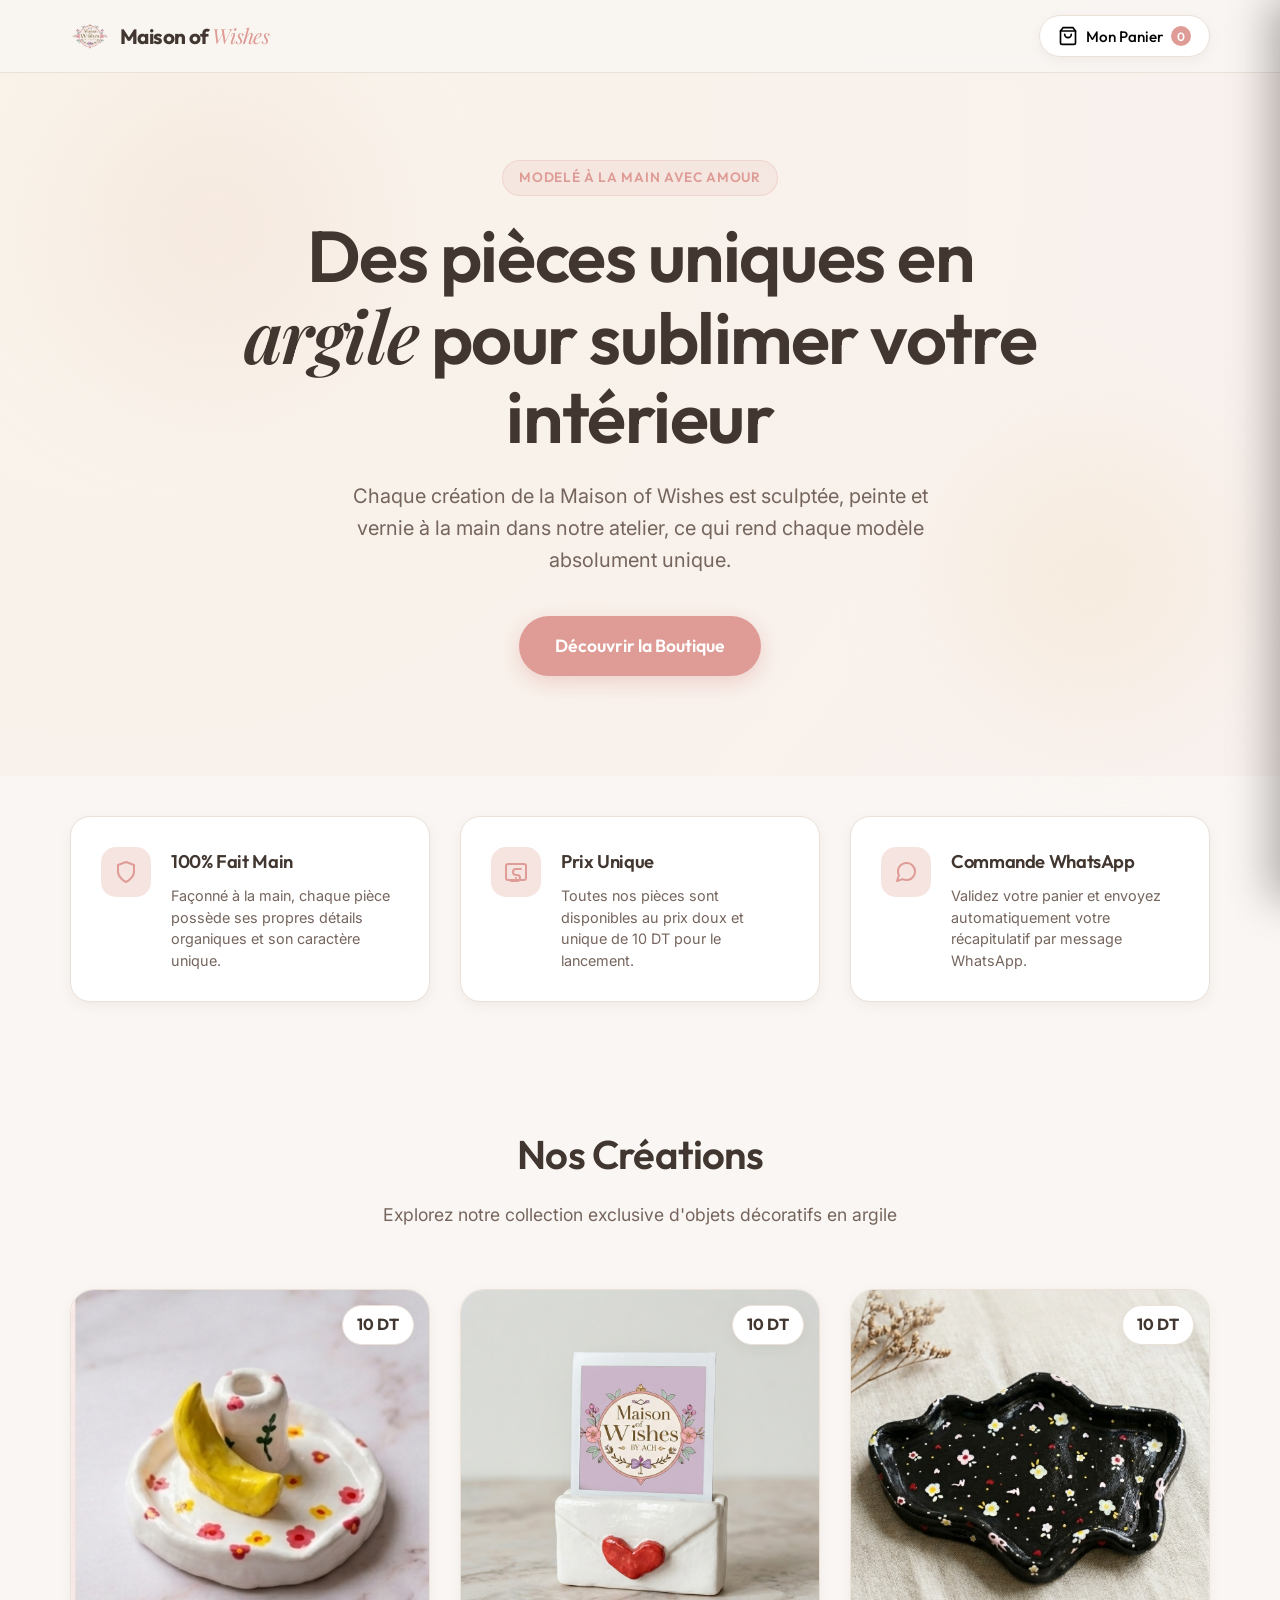
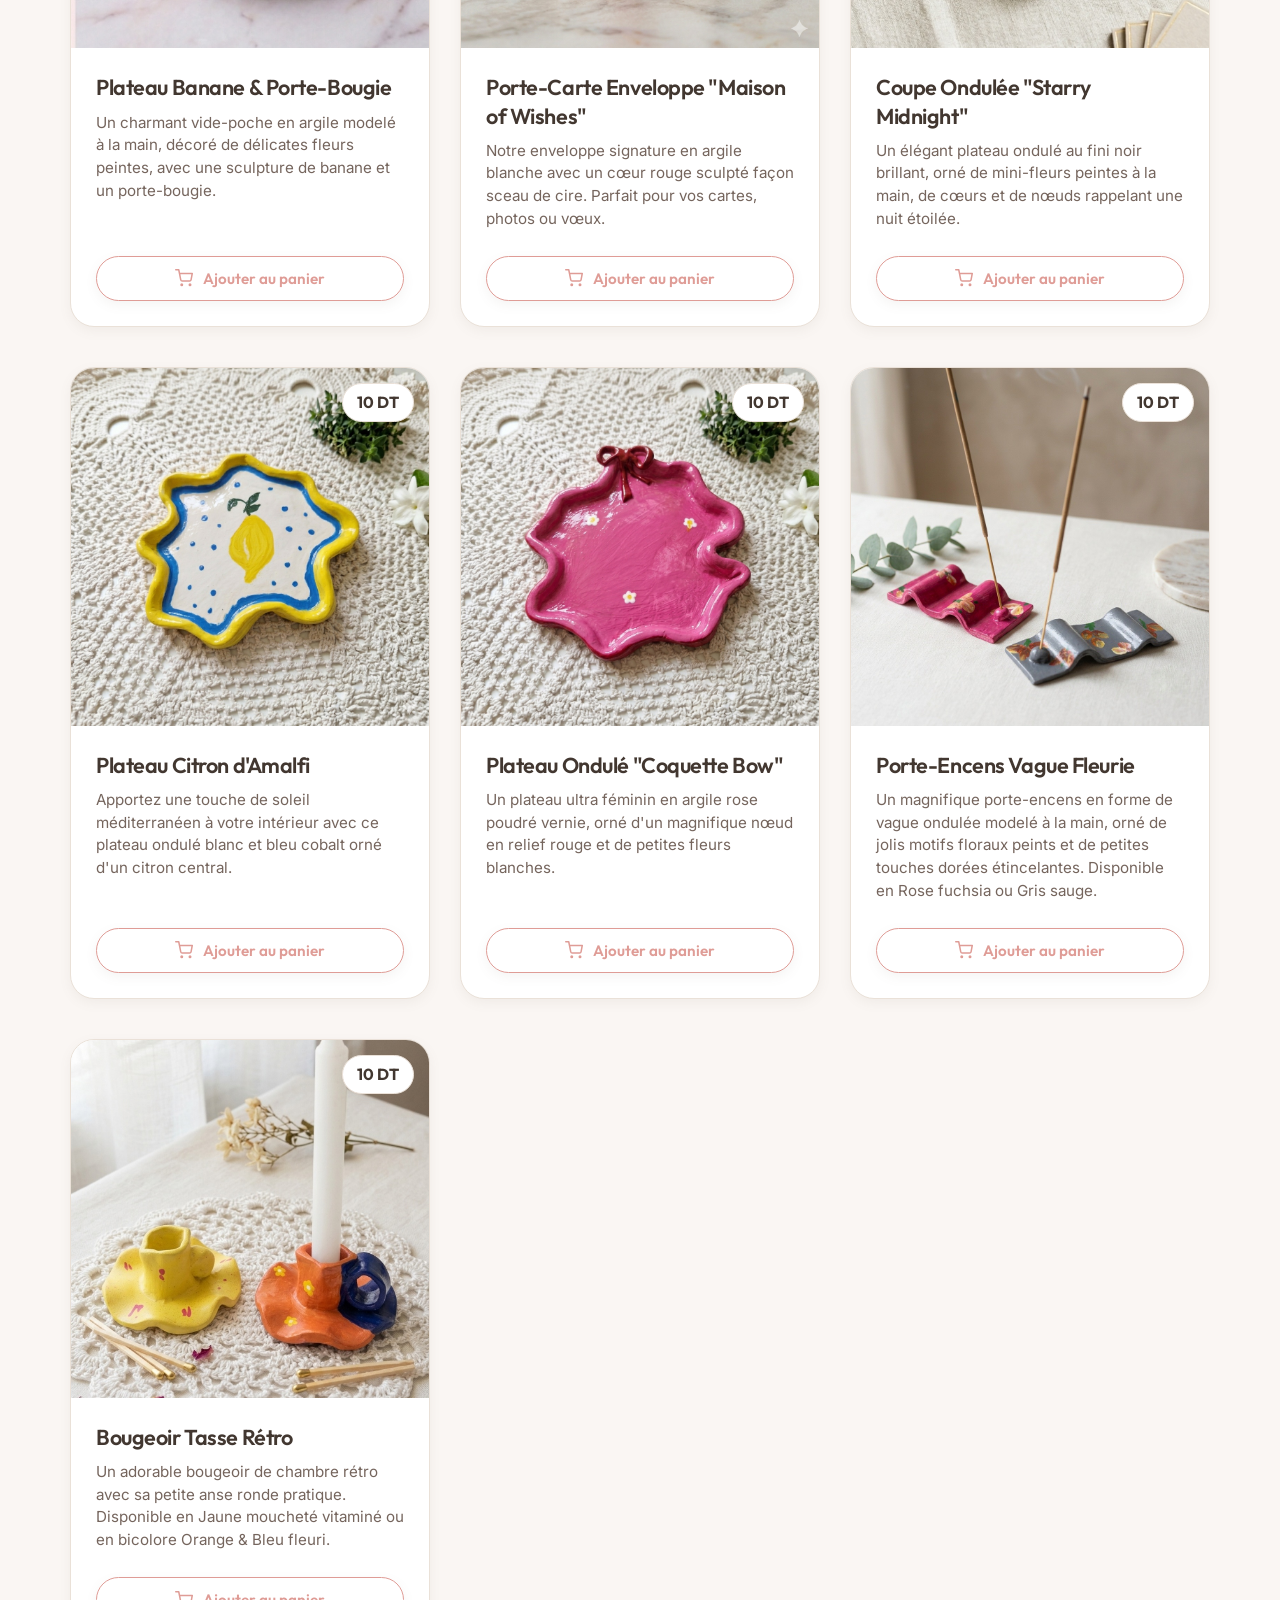
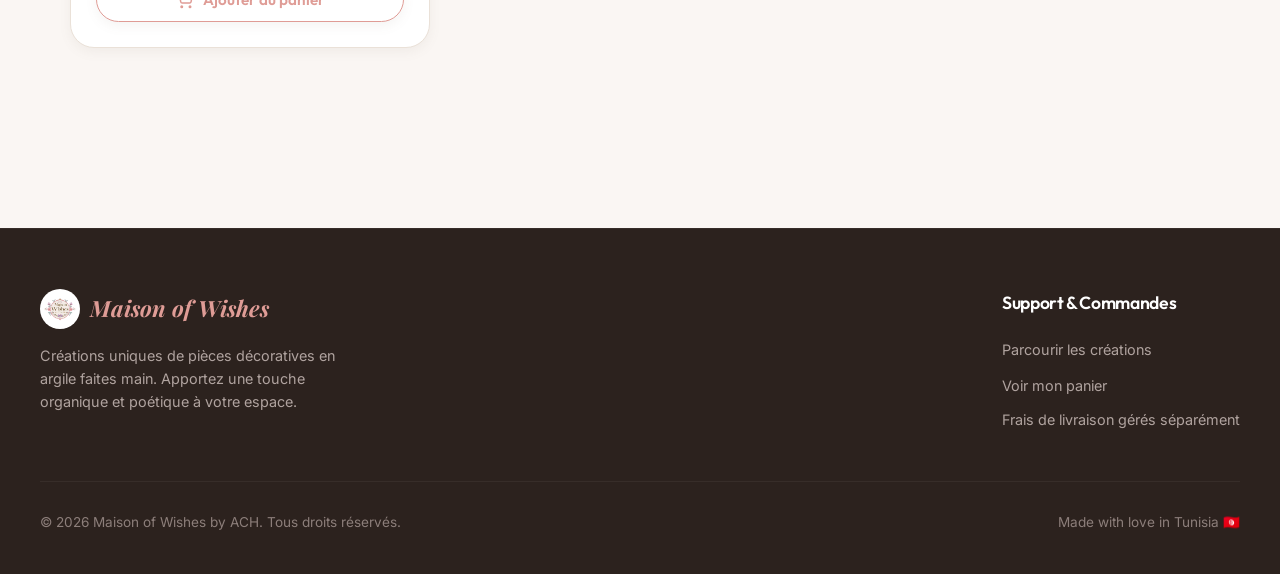
==== index.html @ 60d207c1 "Fix blank PDF download by rendering after invoice modal is visible, and update version cache busters" ====
<!DOCTYPE html>
<html lang="fr">
<head>
  <meta charset="UTF-8">
  <meta name="viewport" content="width=device-width, initial-scale=1.0">
  <title>Maison of Wishes by ACH | Homemade Clay Decorative Pieces</title>
  <meta name="description" content="Découvrez notre collection de pièces décoratives en argile faites à la main. Plateaux ondulés, porte-bougies, designs uniques et colorés. Commandez directement via WhatsApp.">
  
  <!-- Open Graph Metadata -->
  <meta property="og:title" content="Maison of Wishes by ACH | Homemade Clay Decorative Pieces">
  <meta property="og:description" content="Découvrez notre collection exclusive de pièces décoratives en argile faites à la main. Unique, coloré, modelé avec amour.">
  <meta property="og:type" content="website">
  <meta property="og:image" content="assets/wishes-envelope.jpg">
  
  <!-- CSS Stylesheet -->
  <link rel="stylesheet" href="style.css?v=2.4">
  
  <!-- Tab Icon (Use the envelope image as fallback or simple emoji) -->
  <link rel="icon" href="data:image/svg+xml,<svg xmlns=%22http://www.w3.org/2000/svg%22 viewBox=%220 0 100 100%22><text y=%22.9em%22 font-size=%2290%22>✨</text></svg>">
  <!-- html2pdf.js library for client-side invoice PDF generation -->
  <script src="https://cdnjs.cloudflare.com/ajax/libs/html2pdf.js/0.10.1/html2pdf.bundle.min.js"></script>
</head>
<body>
  
  <!-- Toast Notification Container -->
  <div id="toast-container"></div>

  <!-- Navigation Bar -->
  <header id="main-header">
    <div class="nav-container">
      <a href="#" class="logo" id="brand-logo">
        <img src="assets/logo.png" alt="Maison of Wishes Logo" class="logo-img">
        <div class="logo-text">Maison of <span>Wishes</span></div>
      </a>
      
      <button class="cart-icon-btn" id="open-cart-btn" aria-label="Ouvrir le panier">
        <svg xmlns="http://www.w3.org/2000/svg" width="20" height="20" viewBox="0 0 24 24" fill="none" stroke="currentColor" stroke-width="2" stroke-linecap="round" stroke-linejoin="round"><path d="M6 2L3 6v14a2 2 0 0 0 2 2h14a2 2 0 0 0 2-2V6l-3-4z"></path><line x1="3" y1="6" x2="21" y2="6"></line><path d="M16 10a4 4 0 0 1-8 0"></path></svg>
        <span>Mon Panier</span>
        <span class="cart-count" id="cart-count-badge">0</span>
      </button>
    </div>
  </header>

  <!-- Hero Section -->
  <section class="hero" id="hero-section">
    <div class="hero-tag">Modelé à la main avec amour</div>
    <h1>Des pièces uniques en <span class="brand-serif">argile</span> pour sublimer votre intérieur</h1>
    <p>Chaque création de la Maison of Wishes est sculptée, peinte et vernie à la main dans notre atelier, ce qui rend chaque modèle absolument unique.</p>
    <a href="#shop" class="hero-cta" id="hero-shop-cta">Découvrir la Boutique</a>
  </section>

  <!-- Features Section -->
  <section class="features-section" id="features-section">
    <div class="feature-card" id="feature-handmade">
      <div class="feature-icon-wrapper">
        <svg xmlns="http://www.w3.org/2000/svg" width="24" height="24" viewBox="0 0 24 24" fill="none" stroke="currentColor" stroke-width="2" stroke-linecap="round" stroke-linejoin="round"><path d="M12 22s8-4 8-10V5l-8-3-8 3v7c0 6 8 10 8 10z"></path></svg>
      </div>
      <div>
        <h3>100% Fait Main</h3>
        <p>Façonné à la main, chaque pièce possède ses propres détails organiques et son caractère unique.</p>
      </div>
    </div>
    
    <div class="feature-card" id="feature-price">
      <div class="feature-icon-wrapper">
        <svg xmlns="http://www.w3.org/2000/svg" width="24" height="24" viewBox="0 0 24 24" fill="none" stroke="currentColor" stroke-width="2" stroke-linecap="round" stroke-linejoin="round"><rect x="2" y="4" width="20" height="16" rx="2" ry="2"></rect><line x1="12" y1="18" x2="12" y2="18.01"></line><path d="M17 9h-5a3 3 0 0 0-3 3v0a3 3 0 0 0 3 3h1a3 3 0 0 1 3 3v0a3 3 0 0 1-3 3H7"></path></svg>
      </div>
      <div>
        <h3>Prix Unique</h3>
        <p>Toutes nos pièces sont disponibles au prix doux et unique de 10 DT pour le lancement.</p>
      </div>
    </div>

    <div class="feature-card" id="feature-whatsapp">
      <div class="feature-icon-wrapper">
        <svg xmlns="http://www.w3.org/2000/svg" width="24" height="24" viewBox="0 0 24 24" fill="none" stroke="currentColor" stroke-width="2" stroke-linecap="round" stroke-linejoin="round"><path d="M21 11.5a8.38 8.38 0 0 1-.9 3.8 8.5 8.5 0 0 1-7.6 4.7 8.38 8.38 0 0 1-3.8-.9L3 21l1.9-5.7a8.38 8.38 0 0 1-.9-3.8 8.5 8.5 0 0 1 4.7-7.6 8.38 8.38 0 0 1 3.8-.9h.5a8.48 8.48 0 0 1 8 8v.5z"></path></svg>
      </div>
      <div>
        <h3>Commande WhatsApp</h3>
        <p>Validez votre panier et envoyez automatiquement votre récapitulatif par message WhatsApp.</p>
      </div>
    </div>
  </section>

  <!-- Shop Section -->
  <section class="shop-section" id="shop">
    <div class="section-header">
      <h2>Nos Créations</h2>
      <p>Explorez notre collection exclusive d'objets décoratifs en argile</p>
    </div>
    
    <!-- Dynamically Populated by app.js -->
    <div class="products-grid" id="products-grid-container"></div>
  </section>

  <!-- Cart Drawer (Panier Side Panel) -->
  <div class="cart-drawer" id="cart-drawer-panel">
    <div class="cart-header">
      <h2>
        <svg xmlns="http://www.w3.org/2000/svg" width="24" height="24" viewBox="0 0 24 24" fill="none" stroke="currentColor" stroke-width="2" stroke-linecap="round" stroke-linejoin="round"><path d="M6 2L3 6v14a2 2 0 0 0 2 2h14a2 2 0 0 0 2-2V6l-3-4z"></path><line x1="3" y1="6" x2="21" y2="6"></line><path d="M16 10a4 4 0 0 1-8 0"></path></svg>
        Votre Panier
      </h2>
      <button class="close-cart-btn" id="close-cart-btn" aria-label="Fermer le panier">&times;</button>
    </div>
    
    <!-- Cart Items (Dynamically Populated) -->
    <div class="cart-items-container" id="cart-items-list">
      <!-- Empty State Fallback -->
      <div class="empty-cart-state" id="empty-cart-state">
        <svg xmlns="http://www.w3.org/2000/svg" width="48" height="48" viewBox="0 0 24 24" fill="none" stroke="currentColor" stroke-width="1.5" stroke-linecap="round" stroke-linejoin="round"><circle cx="9" cy="21" r="1"></circle><circle cx="20" cy="21" r="1"></circle><path d="M1 1h4l2.68 13.39a2 2 0 0 0 2 1.61h9.72a2 2 0 0 0 2-1.61L23 6H6"></path></svg>
        <p>Votre panier est vide pour le moment.</p>
      </div>
    </div>
    
    <!-- Cart Footer & Checkout Buttons -->
    <div class="cart-footer" id="cart-footer-area" style="display: none;">
      <div class="cart-total-row">
        <span>Sous-total:</span>
        <span id="cart-total-display">0 DT</span>
      </div>
      <div class="cart-total-row" style="font-size: 0.95rem; font-weight: 400; color: #8a8a93; margin-top: -10px; padding-bottom: 12px; border-bottom: 1px solid rgba(255,255,255,0.08);">
        <span>Frais de livraison:</span>
        <span style="color: #25d366; font-weight: 500;">À confirmer</span>
      </div>
      <div class="cart-total-row" style="font-size: 1.3rem; margin-top: 15px; margin-bottom: 25px;">
        <span>Total Général:</span>
        <span id="cart-grand-total-display" style="color: var(--terracotta); font-weight: 700;">0 DT</span>
      </div>
      
      <!-- Buttons -->
      <button class="checkout-btn" id="checkout-trigger-btn">
        <svg xmlns="http://www.w3.org/2000/svg" width="18" height="18" fill="none" stroke="currentColor" stroke-width="2" stroke-linecap="round" stroke-linejoin="round" viewBox="0 0 24 24" style="margin-right: 5px;"><line x1="5" y1="12" x2="19" y2="12"></line><polyline points="12 5 19 12 12 19"></polyline></svg>
        <span>Passer la commande</span>
      </button>
    </div>
  </div>
  
  <!-- Overlay Backdrop -->
  <div class="cart-overlay" id="cart-overlay-bg"></div>

  <!-- Product Detail Modal -->
  <div class="modal" id="product-detail-modal">
    <div class="modal-content">
      <button class="close-modal-btn" id="close-product-modal-btn" aria-label="Fermer le modal">&times;</button>
      <div class="modal-body">
        <div class="modal-img-wrapper">
          <img id="modal-product-img" src="" alt="">
        </div>
        <div class="modal-info">
          <h2 id="modal-product-title"></h2>
          <span id="modal-product-price">10 DT</span>
          <p id="modal-product-desc"></p>
          <div class="modal-product-details">
            <div class="detail-row">
              <span class="detail-label">Dimensions :</span>
              <span id="modal-product-dims"></span>
            </div>
            <div class="detail-row">
              <span class="detail-label">Entretien :</span>
              <span id="modal-product-care">Verni, nettoyer avec un chiffon sec. Ne pas immerger.</span>
            </div>
          </div>
          <button class="modal-add-to-cart-btn" id="modal-add-to-cart-btn">Ajouter au panier</button>
        </div>
      </div>
    </div>
  </div>
  <div class="modal-overlay" id="product-modal-overlay"></div>

  <!-- Checkout Modal (Form for client details) -->
  <div class="modal" id="checkout-modal">
    <div class="modal-content" style="padding: 0;">
      <button class="close-modal-btn" id="close-checkout-modal-btn" aria-label="Fermer le modal">&times;</button>
      <div class="modal-info" style="flex: 1; padding: 40px 30px;">
        <h2 style="font-size: 1.6rem; color: var(--text-dark); margin-bottom: 20px;">Détails de Livraison</h2>
        <form class="checkout-form" id="order-checkout-form" onsubmit="return false;">
          
          <div class="form-group">
            <label for="checkout-name">Nom complet *</label>
            <input type="text" id="checkout-name" placeholder="Ex: Ameni Ben Ali" required>
          </div>
          
          <div class="form-group">
            <label for="checkout-phone">Numéro de téléphone *</label>
            <input type="tel" id="checkout-phone" placeholder="Ex: 50 123 456" required>
          </div>
          
          <div class="form-group">
            <label for="checkout-city">Gouvernorat *</label>
            <select id="checkout-city" required>
              <option value="" disabled selected>Choisir un gouvernorat</option>
              <option value="Tunis">Tunis</option>
              <option value="Ariana">Ariana</option>
              <option value="Ben Arous">Ben Arous</option>
              <option value="Manouba">Manouba</option>
              <option value="Nabeul">Nabeul</option>
              <option value="Sousse">Sousse</option>
              <option value="Monastir">Monastir</option>
              <option value="Mahdia">Mahdia</option>
              <option value="Sfax">Sfax</option>
              <option value="Bizerte">Bizerte</option>
              <option value="Béja">Béja</option>
              <option value="Jendouba">Jendouba</option>
              <option value="Le Kef">Le Kef</option>
              <option value="Siliana">Siliana</option>
              <option value="Kairouan">Kairouan</option>
              <option value="Kasserine">Kasserine</option>
              <option value="Sidi Bouzid">Sidi Bouzid</option>
              <option value="Gabès">Gabès</option>
              <option value="Médenine">Médenine</option>
              <option value="Tataouine">Tataouine</option>
              <option value="Gafsa">Gafsa</option>
              <option value="Tozeur">Tozeur</option>
              <option value="Kébili">Kébili</option>
              <option value="Zaghouan">Zaghouan</option>
            </select>
          </div>
          
          <div class="form-group">
            <label for="checkout-address">Adresse de livraison complète *</label>
            <input type="text" id="checkout-address" placeholder="Ex: 12 Rue des Fleurs, Apt 4" required>
          </div>
          
          <div class="form-group">
            <label for="checkout-notes">Notes spéciales (Optionnel)</label>
            <textarea id="checkout-notes" rows="2" placeholder="Instructions de livraison, emballage cadeau..."></textarea>
          </div>
          
          <p class="form-note" style="margin-top: 10px;">* Les frais de livraison sont calculés et gérés séparément lors de la confirmation.</p>
          
          <button type="submit" class="place-order-btn" id="submit-order-btn" style="width: 100%; margin-top: 20px;">
            <svg xmlns="http://www.w3.org/2000/svg" width="18" height="18" fill="none" stroke="currentColor" stroke-width="2" stroke-linecap="round" stroke-linejoin="round" viewBox="0 0 24 24" style="margin-right: 5px;"><polyline points="20 6 9 17 4 12"></polyline></svg>
            <span>Confirmer la commande</span>
          </button>
        </form>
      </div>
    </div>
  </div>
  <div class="modal-overlay" id="checkout-modal-overlay"></div>

  <!-- Invoice Modal -->
  <div class="modal" id="invoice-modal">
    <div class="modal-content invoice-modal-content">
      <button class="close-modal-btn no-print" id="close-invoice-modal-btn" aria-label="Fermer le modal">&times;</button>
      
      <!-- Invoice Printable Sheet -->
      <div class="invoice-sheet" id="invoice-sheet">
        <!-- Brand Header -->
        <div class="invoice-header">
          <div class="invoice-logo-area">
            <img src="assets/logo.png" alt="Maison of Wishes" class="invoice-logo">
            <div>
              <h3>Maison of Wishes</h3>
              <p>by ACH</p>
            </div>
          </div>
          <div class="invoice-meta">
            <h2>FACTURE</h2>
            <p><strong>N° Facture :</strong> <span id="invoice-id">#MW-1001</span></p>
            <p><strong>Date :</strong> <span id="invoice-date">03/07/2026</span></p>
          </div>
        </div>
        
        <hr class="invoice-divider">
        
        <!-- Client Details -->
        <div class="invoice-details-grid">
          <div>
            <h4>Destinataire :</h4>
            <p><strong>Nom :</strong> <span id="invoice-client-name">-</span></p>
            <p><strong>Tél :</strong> <span id="invoice-client-phone">-</span></p>
            <p><strong>Gouvernorat :</strong> <span id="invoice-client-city">-</span></p>
            <p><strong>Adresse :</strong> <span id="invoice-client-address">-</span></p>
          </div>
          <div>
            <h4>Expéditeur :</h4>
            <p><strong>Boutique :</strong> Maison of Wishes by ACH</p>
            <p><strong>Contact :</strong> WhatsApp uniquement</p>
            <p><strong>Pays :</strong> Tunisie 🇹🇳</p>
          </div>
        </div>
        
        <!-- Items Table -->
        <table class="invoice-table">
          <thead>
            <tr>
              <th>Description</th>
              <th class="text-center">Qté</th>
              <th class="text-right">Prix</th>
              <th class="text-right">Total</th>
            </tr>
          </thead>
          <tbody id="invoice-table-body">
            <!-- Dynamic Rows -->
          </tbody>
        </table>
        
        <!-- Summary -->
        <div class="invoice-summary">
          <div class="invoice-summary-row">
            <span>Sous-total:</span>
            <span id="invoice-subtotal">0 DT</span>
          </div>
          <div class="invoice-summary-row">
            <span>Livraison:</span>
            <span style="color: #25d366; font-weight: 500;">À confirmer</span>
          </div>
          <hr style="border: 0; border-top: 1px solid #edf2f7; margin: 10px 0;">
          <div class="invoice-summary-row grand-total">
            <span>Total Général:</span>
            <span id="invoice-grand-total" style="color: var(--terracotta);">0 DT</span>
          </div>
        </div>
        
        <!-- Invoice Footer Note -->
        <div class="invoice-footer-note">
          <p>Merci pour votre commande ! Les détails de livraison seront confirmés par message WhatsApp.</p>
        </div>
      </div>
      
      <!-- Action Buttons -->
      <div class="invoice-actions no-print">
        <button class="invoice-action-btn print-btn" onclick="window.print()">
          <svg xmlns="http://www.w3.org/2000/svg" width="16" height="16" fill="currentColor" viewBox="0 0 16 16" style="margin-right: 8px;"><path d="M5 1a2 2 0 0 0-2 2v2H2a2 2 0 0 0-2 2v3a2 2 0 0 0 2 2h1v1a2 2 0 0 0 2 2h6a2 2 0 0 0 2-2v-1h1a2 2 0 0 0 2-2V7a2 2 0 0 0-2-2h-1V3a2 2 0 0 0-2-2zM4 3a1 1 0 0 1 1-1h6a1 1 0 0 1 1 1v2H4zm1 5a2 2 0 0 0-2 2v1H2a1 1 0 0 1-1-1V7a1 1 0 0 1 1-1h12a1 1 0 0 1 1 1v3a1 1 0 0 1-1 1h-1v-1a2 2 0 0 0-2-2zm7 2v3a1 1 0 0 1-1 1H5a1 1 0 0 1-1-1v-3a1 1 0 0 1 1-1h6a1 1 0 0 1 1 1z"/></svg>
          Imprimer / Enregistrer en PDF
        </button>
        <button class="invoice-action-btn close-btn" id="invoice-done-btn">
          Terminer
        </button>
      </div>
    </div>
  </div>
  <div class="modal-overlay" id="invoice-modal-overlay"></div>

  <!-- Footer -->
  <footer id="main-footer">
    <div class="footer-content">
      <div class="footer-brand">
        <div class="footer-logo" style="display: flex; align-items: center; gap: 10px;">
          <img src="assets/logo.png" alt="Maison of Wishes Logo" class="logo-img" style="width: 40px; height: 40px; background: white; padding: 2px;">
          <span>Maison of <span style="font-family: var(--font-serif); font-style: italic; color: var(--terracotta);">Wishes</span></span>
        </div>
        <p>Créations uniques de pièces décoratives en argile faites main. Apportez une touche organique et poétique à votre espace.</p>
      </div>
      
      <div class="footer-links" id="footer-links-support">
        <h4>Support & Commandes</h4>
        <ul>
          <li><a href="#shop">Parcourir les créations</a></li>
          <li><a href="#" id="footer-cart-link">Voir mon panier</a></li>
          <li><p style="color: #b0a39f; font-size: 0.9rem; margin-top: 10px;">Frais de livraison gérés séparément</p></li>
        </ul>
      </div>
    </div>
    
    <div class="footer-bottom">
      <p>&copy; 2026 Maison of Wishes by ACH. Tous droits réservés.</p>
      <p>Made with love in Tunisia 🇹🇳</p>
    </div>
  </footer>

  <!-- Script File -->
  <script src="app.js?v=2.4"></script>
</body>
</html>
---- style.css ----
/* Google Fonts Import */
@import url('https://fonts.googleapis.com/css2?family=Inter:wght@300;400;500;600&family=Outfit:wght@400;500;600;700&family=Playfair+Display:ital,wght@0,400;0,600;1,400&display=swap');

:root {
  /* Color System */
  --bg-color: #faf6f3;
  --text-dark: #423730;
  --text-muted: #75655d;
  --clay-base: #f0e6dc;
  --clay-border: #eae1d8;
  
  /* Brand Accent Colors (Matching the official logo vibe) */
  --terracotta: #df9c96; /* Dusty Rose Pink */
  --terracotta-hover: #cb837b; /* Deeper Dusty Rose */
  --soft-pink: #f5e4e0; /* Very soft pastel blossom pink */
  --soft-yellow: #f6ebd2; /* Soft watercolor warm yellow */
  --soft-blue: #dbedf0; /* Soft sky blue */
  --sage-green: #9ab097; /* Sage green from leaves */
  --lavender: #e3dbec; /* Soft lavender purple */
  
  /* Shadows & Glassmorphism */
  --clay-shadow-sm: 0 4px 12px rgba(130, 110, 100, 0.08);
  --clay-shadow-md: 0 10px 25px rgba(130, 110, 100, 0.12);
  --clay-shadow-lg: 0 20px 40px rgba(130, 110, 100, 0.18);
  --inner-bevel: inset 2px 2px 5px rgba(255, 255, 255, 0.8), inset -2px -2px 5px rgba(130, 110, 100, 0.08);
  --glass-bg: rgba(250, 246, 243, 0.85);
  
  /* Fonts */
  --font-serif: 'Playfair Display', serif;
  --font-sans: 'Outfit', sans-serif;
  --font-body: 'Inter', sans-serif;
}

/* Reset & Base Styles */
* {
  box-sizing: border-box;
  margin: 0;
  padding: 0;
}

html {
  scroll-behavior: smooth;
}

body {
  font-family: var(--font-body);
  background-color: var(--bg-color);
  color: var(--text-dark);
  line-height: 1.6;
  overflow-x: hidden;
  position: relative;
}

/* Custom Scrollbar */
::-webkit-scrollbar {
  width: 8px;
}
::-webkit-scrollbar-track {
  background: var(--bg-color);
}
::-webkit-scrollbar-thumb {
  background: var(--clay-border);
  border-radius: 10px;
}
::-webkit-scrollbar-thumb:hover {
  background: var(--terracotta);
}

/* Typography Utility */
h1, h2, h3, h4 {
  font-family: var(--font-sans);
  font-weight: 600;
  letter-spacing: -0.02em;
}

.brand-serif {
  font-family: var(--font-serif);
  font-style: italic;
}

/* Header & Navigation */
header {
  position: fixed;
  top: 0;
  left: 0;
  width: 100%;
  z-index: 100;
  background: var(--glass-bg);
  backdrop-filter: blur(15px);
  -webkit-backdrop-filter: blur(15px);
  border-bottom: 1px solid var(--clay-border);
  transition: all 0.3s ease;
}

.nav-container {
  max-width: 1200px;
  margin: 0 auto;
  padding: 15px 30px;
  display: flex;
  justify-content: space-between;
  align-items: center;
}

.logo {
  display: flex;
  align-items: center;
  gap: 10px;
  text-decoration: none;
  color: var(--text-dark);
}

.logo-img {
  width: 40px;
  height: 40px;
  object-fit: contain;
  border-radius: 50%;
}

.logo-text {
  font-family: var(--font-sans);
  font-weight: 700;
  font-size: 1.3rem;
  letter-spacing: -0.03em;
}

.logo-text span {
  font-family: var(--font-serif);
  font-weight: 400;
  font-style: italic;
  color: var(--terracotta);
}

.cart-icon-btn {
  background: white;
  border: 1px solid var(--clay-border);
  padding: 10px 18px;
  border-radius: 30px;
  cursor: pointer;
  display: flex;
  align-items: center;
  gap: 8px;
  font-family: var(--font-sans);
  font-weight: 500;
  font-size: 0.95rem;
  box-shadow: var(--clay-shadow-sm);
  transition: all 0.3s cubic-bezier(0.16, 1, 0.3, 1);
  position: relative;
}

.cart-icon-btn:hover {
  transform: translateY(-2px);
  border-color: var(--terracotta);
  box-shadow: var(--clay-shadow-md);
}

.cart-count {
  background: var(--terracotta);
  color: white;
  min-width: 20px;
  height: 20px;
  border-radius: 10px;
  display: flex;
  align-items: center;
  justify-content: center;
  font-size: 0.75rem;
  padding: 0 6px;
  font-weight: 600;
}

/* Hero Section */
.hero {
  padding: 160px 20px 100px;
  position: relative;
  background: radial-gradient(circle at 10% 20%, rgba(246, 235, 210, 0.3) 0%, rgba(245, 228, 224, 0.3) 90%);
  display: flex;
  flex-direction: column;
  align-items: center;
  text-align: center;
}

.hero-tag {
  background: rgba(223, 156, 150, 0.12);
  color: var(--terracotta);
  padding: 6px 16px;
  border-radius: 20px;
  font-family: var(--font-sans);
  font-weight: 600;
  font-size: 0.85rem;
  margin-bottom: 20px;
  text-transform: uppercase;
  letter-spacing: 0.05em;
  border: 1px solid rgba(223, 156, 150, 0.25);
}

.hero h1 {
  font-size: clamp(2.5rem, 6vw, 4.5rem);
  line-height: 1.1;
  max-width: 800px;
  color: var(--text-dark);
  margin-bottom: 24px;
}

.hero p {
  font-size: clamp(1.05rem, 2vw, 1.25rem);
  max-width: 600px;
  color: var(--text-muted);
  margin-bottom: 40px;
}

.hero-cta {
  background: var(--terracotta);
  color: white;
  border: none;
  padding: 16px 36px;
  border-radius: 40px;
  font-family: var(--font-sans);
  font-weight: 600;
  font-size: 1.1rem;
  cursor: pointer;
  box-shadow: 0 6px 20px rgba(223, 156, 150, 0.4);
  transition: all 0.3s cubic-bezier(0.16, 1, 0.3, 1);
  text-decoration: none;
  display: inline-block;
}

.hero-cta:hover {
  background: var(--terracotta-hover);
  transform: translateY(-3px) scale(1.02);
  box-shadow: 0 8px 25px rgba(223, 156, 150, 0.5);
}

/* Organic Floating Shapes Background */
.hero::before, .hero::after {
  content: '';
  position: absolute;
  border-radius: 50%;
  filter: blur(60px);
  z-index: -1;
  opacity: 0.6;
}

.hero::before {
  width: 300px;
  height: 300px;
  background: var(--soft-pink);
  top: 10%;
  left: 5%;
}

.hero::after {
  width: 250px;
  height: 250px;
  background: var(--soft-yellow);
  bottom: 10%;
  right: 5%;
}

/* Core Values / Features Section */
.features-section {
  max-width: 1200px;
  margin: 0 auto;
  padding: 40px 30px;
  display: grid;
  grid-template-columns: repeat(auto-fit, minmax(280px, 1fr));
  gap: 30px;
}

.feature-card {
  background: white;
  border: 1px solid var(--clay-border);
  border-radius: 20px;
  padding: 30px;
  box-shadow: var(--clay-shadow-sm);
  display: flex;
  gap: 20px;
  align-items: flex-start;
}

.feature-icon-wrapper {
  background: var(--soft-pink);
  width: 50px;
  height: 50px;
  border-radius: 15px;
  display: flex;
  align-items: center;
  justify-content: center;
  flex-shrink: 0;
  color: var(--terracotta);
}

.feature-card h3 {
  font-size: 1.15rem;
  margin-bottom: 8px;
  color: var(--text-dark);
}

.feature-card p {
  font-size: 0.9rem;
  color: var(--text-muted);
  line-height: 1.5;
}

/* Products Section */
.shop-section {
  max-width: 1200px;
  margin: 0 auto;
  padding: 80px 30px;
}

.section-header {
  text-align: center;
  margin-bottom: 60px;
}

.section-header h2 {
  font-size: 2.5rem;
  margin-bottom: 15px;
  position: relative;
}

.section-header p {
  color: var(--text-muted);
  font-size: 1.1rem;
}

.products-grid {
  display: grid;
  grid-template-columns: repeat(auto-fill, minmax(320px, 1fr));
  gap: 40px 30px;
}

.product-card {
  background: white;
  border: 1px solid var(--clay-border);
  border-radius: 24px;
  overflow: hidden;
  box-shadow: var(--clay-shadow-sm);
  transition: all 0.4s cubic-bezier(0.16, 1, 0.3, 1);
  display: flex;
  flex-direction: column;
  position: relative;
}

.product-card:hover {
  transform: translateY(-8px);
  box-shadow: var(--clay-shadow-lg);
  border-color: var(--terracotta);
}

.product-img-wrapper {
  width: 100%;
  aspect-ratio: 1 / 1;
  background-color: var(--bg-color);
  overflow: hidden;
  position: relative;
}

.product-img {
  width: 100%;
  height: 100%;
  object-fit: cover;
  transition: transform 0.6s cubic-bezier(0.16, 1, 0.3, 1);
}

.product-card:hover .product-img {
  transform: scale(1.05);
}

.price-tag {
  position: absolute;
  top: 15px;
  right: 15px;
  background: white;
  color: var(--text-dark);
  font-weight: 700;
  font-family: var(--font-sans);
  padding: 6px 14px;
  border-radius: 20px;
  box-shadow: var(--clay-shadow-sm);
  border: 1px solid var(--clay-border);
  font-size: 1rem;
}

.product-info {
  padding: 25px;
  display: flex;
  flex-direction: column;
  flex-grow: 1;
}

.product-title {
  font-size: 1.35rem;
  margin-bottom: 10px;
  color: var(--text-dark);
  line-height: 1.3;
}

.product-desc {
  font-size: 0.95rem;
  color: var(--text-muted);
  margin-bottom: 25px;
  flex-grow: 1;
  line-height: 1.5;
}

.add-to-cart-btn {
  background: white;
  border: 1.5px solid var(--terracotta);
  color: var(--terracotta);
  padding: 12px 20px;
  border-radius: 30px;
  font-family: var(--font-sans);
  font-weight: 600;
  font-size: 0.95rem;
  cursor: pointer;
  display: flex;
  align-items: center;
  justify-content: center;
  gap: 10px;
  transition: all 0.3s cubic-bezier(0.16, 1, 0.3, 1);
  box-shadow: var(--clay-shadow-sm);
}

.add-to-cart-btn:hover {
  background: var(--terracotta);
  color: white;
  transform: translateY(-2px);
  box-shadow: 0 4px 15px rgba(223, 156, 150, 0.3);
}

/* Sidebar Cart Drawer (Panier) */
.cart-drawer {
  position: fixed;
  top: 0;
  right: -450px;
  width: 100%;
  max-width: 450px;
  height: 100%;
  background: #14110f; /* Premium dark warm background */
  color: #ffffff;
  z-index: 1000;
  box-shadow: -10px 0 40px rgba(0,0,0,0.3);
  transition: right 0.4s cubic-bezier(0.16, 1, 0.3, 1);
  display: flex;
  flex-direction: column;
  border-left: 1px solid rgba(255,255,255,0.06);
}

.cart-drawer.open {
  right: 0;
}

.cart-header {
  padding: 24px 30px;
  border-bottom: 1px solid rgba(255,255,255,0.08);
  display: flex;
  justify-content: space-between;
  align-items: center;
  background: #14110f;
}

.cart-header h2 {
  font-size: 1.4rem;
  font-family: var(--font-sans);
  font-weight: 600;
  letter-spacing: 0.03em;
  display: flex;
  align-items: center;
  gap: 12px;
  color: #ffffff;
  text-transform: uppercase;
}

.close-cart-btn {
  background: none;
  border: none;
  cursor: pointer;
  font-size: 1.8rem;
  color: rgba(255, 255, 255, 0.6);
  display: flex;
  align-items: center;
  justify-content: center;
  width: 36px;
  height: 36px;
  border-radius: 50%;
  transition: all 0.2s;
}

.close-cart-btn:hover {
  background: rgba(255, 255, 255, 0.1);
  color: #ffffff;
}

.cart-items-container {
  flex-grow: 1;
  overflow-y: auto;
  padding: 30px 24px;
  display: flex;
  flex-direction: column;
  gap: 15px;
}

/* Empty Cart State */
.empty-cart-state {
  display: flex;
  flex-direction: column;
  align-items: center;
  justify-content: center;
  height: 100%;
  text-align: center;
  color: #8a8a93;
}

.empty-cart-state svg {
  margin-bottom: 15px;
  color: rgba(255, 255, 255, 0.1);
}

.empty-cart-state p {
  font-size: 1rem;
}

/* Cart Item Card - Dark Redesign */
.cart-item {
  background: #1e1a17; /* Dark card background */
  border: 1px solid rgba(255,255,255,0.05);
  border-radius: 18px;
  padding: 16px;
  display: flex;
  gap: 16px;
  align-items: flex-start;
  position: relative;
  transition: border-color 0.2s;
}

.cart-item:hover {
  border-color: rgba(223, 156, 150, 0.3);
}

.cart-item-img {
  width: 75px;
  height: 75px;
  border-radius: 12px;
  object-fit: cover;
  background: #14110f;
  border: 1px solid rgba(255,255,255,0.08);
}

.cart-item-details {
  flex-grow: 1;
  display: flex;
  flex-direction: column;
}

.cart-item-tag {
  font-size: 0.7rem;
  font-family: var(--font-sans);
  text-transform: uppercase;
  letter-spacing: 0.05em;
  color: var(--terracotta);
  font-weight: 600;
  margin-bottom: 4px;
}

.cart-item-title {
  font-family: var(--font-sans);
  font-weight: 600;
  font-size: 0.95rem;
  color: #ffffff;
  margin-bottom: 3px;
  padding-right: 25px;
  line-height: 1.3;
}

.cart-item-specs {
  font-size: 0.78rem;
  color: #8a8a93;
  margin-bottom: 12px;
}

.cart-item-controls {
  display: flex;
  align-items: center;
  justify-content: space-between;
  margin-top: auto;
}

.cart-item-price {
  font-size: 0.9rem;
  color: #ffffff;
  font-weight: 500;
}

.quantity-selector {
  display: flex;
  align-items: center;
  background: #2b2420;
  border-radius: 20px;
  padding: 2px;
}

.quantity-btn {
  background: none;
  border: none;
  width: 26px;
  height: 26px;
  cursor: pointer;
  display: flex;
  align-items: center;
  justify-content: center;
  font-size: 1rem;
  color: #ffffff;
  border-radius: 50%;
  transition: background 0.2s;
}

.quantity-btn:hover {
  background: rgba(255,255,255,0.1);
}

.quantity-display {
  padding: 0 8px;
  font-size: 0.85rem;
  font-weight: 600;
  color: #ffffff;
}

.cart-item-remove-icon {
  position: absolute;
  top: 12px;
  right: 12px;
  background: none;
  border: none;
  color: #8a8a93;
  font-size: 1.25rem;
  cursor: pointer;
  display: flex;
  align-items: center;
  justify-content: center;
  width: 24px;
  height: 24px;
  border-radius: 50%;
  transition: all 0.2s;
}

.cart-item-remove-icon:hover {
  color: #ff5e5e;
  background: rgba(255, 94, 94, 0.1);
}

/* Cart Footer & Buttons */
.cart-footer {
  padding: 25px 24px 30px;
  background: #14110f;
  border-top: 1px solid rgba(255,255,255,0.08);
}

.cart-total-row {
  display: flex;
  justify-content: space-between;
  font-size: 1rem;
  font-weight: 500;
  margin-bottom: 12px;
  color: #ffffff;
}

.checkout-btn {
  width: 100%;
  background: var(--terracotta);
  color: white;
  border: none;
  padding: 14px;
  border-radius: 14px;
  font-family: var(--font-sans);
  font-weight: 600;
  font-size: 1rem;
  cursor: pointer;
  transition: all 0.2s;
  display: flex;
  align-items: center;
  justify-content: center;
  gap: 8px;
  box-shadow: 0 4px 12px rgba(223, 156, 150, 0.25);
}

.checkout-btn:hover {
  background: var(--terracotta-hover);
  transform: translateY(-2px);
  box-shadow: 0 6px 16px rgba(223, 156, 150, 0.35);
}

/* Checkout Form Modal Section */
.checkout-section {
  display: none;
  margin-top: 20px;
  animation: fadeIn 0.3s ease;
}

.checkout-section.visible {
  display: block;
}

.checkout-form {
  display: flex;
  flex-direction: column;
  gap: 15px;
}

.form-group {
  display: flex;
  flex-direction: column;
  gap: 6px;
}

.form-group label {
  font-size: 0.85rem;
  font-weight: 600;
  color: var(--text-dark);
}

.form-group input, .form-group select, .form-group textarea {
  border: 1px solid var(--clay-border);
  padding: 10px 14px;
  border-radius: 12px;
  font-family: var(--font-body);
  font-size: 0.9rem;
  background: white;
  transition: border-color 0.3s, box-shadow 0.3s;
  width: 100%;
}

.form-group input:focus, .form-group select:focus, .form-group textarea:focus {
  outline: none;
  border-color: var(--terracotta);
  box-shadow: 0 0 0 3px rgba(223, 156, 150, 0.15);
}

.form-note {
  font-size: 0.75rem;
  color: var(--text-muted);
  line-height: 1.4;
}

.place-order-btn {
  background: var(--terracotta);
  color: white;
  border: none;
  padding: 15px;
  border-radius: 30px;
  font-family: var(--font-sans);
  font-weight: 600;
  font-size: 1.05rem;
  cursor: pointer;
  box-shadow: 0 4px 15px rgba(223, 156, 150, 0.3);
  transition: all 0.3s;
  display: flex;
  align-items: center;
  justify-content: center;
  gap: 10px;
  margin-top: 10px;
}

.place-order-btn:hover {
  background: var(--terracotta-hover);
  transform: translateY(-2px);
  box-shadow: 0 6px 20px rgba(223, 156, 150, 0.4);
}

/* Cart Overlay Back-shadow */
.cart-overlay {
  position: fixed;
  top: 0;
  left: 0;
  width: 100%;
  height: 100%;
  background: rgba(44, 34, 30, 0.4);
  backdrop-filter: blur(4px);
  z-index: 999;
  display: none;
  opacity: 0;
  transition: opacity 0.3s ease;
}

.cart-overlay.visible {
  display: block;
  opacity: 1;
}

/* Footer Section */
footer {
  background: #2c221e;
  color: #fcfaf8;
  padding: 60px 30px 40px;
  margin-top: 100px;
  border-top: 1px solid rgba(255,255,255,0.05);
}

.footer-content {
  max-width: 1200px;
  margin: 0 auto;
  display: flex;
  flex-wrap: wrap;
  justify-content: space-between;
  gap: 40px;
  padding-bottom: 40px;
  border-bottom: 1px solid rgba(255,255,255,0.05);
}

.footer-brand {
  max-width: 320px;
}

.footer-logo {
  font-family: var(--font-sans);
  font-weight: 700;
  font-size: 1.4rem;
  margin-bottom: 15px;
  color: white;
}

.footer-logo span {
  font-family: var(--font-serif);
  font-style: italic;
  color: var(--terracotta);
}

.footer-brand p {
  color: #b0a39f;
  font-size: 0.9rem;
  margin-bottom: 20px;
}

.footer-links h4 {
  color: white;
  margin-bottom: 20px;
  font-size: 1.1rem;
}

.footer-links ul {
  list-style: none;
}

.footer-links ul li {
  margin-bottom: 10px;
}

.footer-links ul li a {
  color: #b0a39f;
  text-decoration: none;
  font-size: 0.9rem;
  transition: color 0.2s;
}

.footer-links ul li a:hover {
  color: var(--terracotta);
}

.footer-bottom {
  max-width: 1200px;
  margin: 0 auto;
  padding-top: 30px;
  display: flex;
  justify-content: space-between;
  align-items: center;
  flex-wrap: wrap;
  gap: 20px;
  color: #8c7e7a;
  font-size: 0.85rem;
}

/* Animations */
@keyframes fadeIn {
  from { opacity: 0; transform: translateY(10px); }
  to { opacity: 1; transform: translateY(0); }
}

/* Responsive adjustments */
@media (max-width: 768px) {
  .nav-container {
    padding: 12px 20px;
  }
  
  .hero {
    padding: 130px 20px 70px;
  }
  
  .features-section {
    padding: 20px;
    gap: 20px;
  }
  
  .shop-section {
    padding: 50px 20px;
  }
  
  .cart-drawer {
    max-width: 100%;
    right: -100%;
  }
}

/* Toast Notifications */
#toast-container {
  position: fixed;
  top: 90px;
  right: 20px;
  z-index: 2000;
  display: flex;
  flex-direction: column;
  gap: 10px;
  pointer-events: none;
}

.toast-item {
  background: white;
  color: var(--text-dark);
  border: 1.5px solid var(--clay-border);
  padding: 14px 24px;
  border-radius: 18px;
  box-shadow: var(--clay-shadow-md);
  font-family: var(--font-sans);
  font-weight: 500;
  font-size: 0.95rem;
  display: flex;
  align-items: center;
  gap: 10px;
  pointer-events: auto;
  animation: toastSlideIn 0.3s cubic-bezier(0.16, 1, 0.3, 1), toastFadeOut 0.4s ease 2.7s forwards;
  will-change: transform, opacity;
}

@keyframes toastSlideIn {
  from { transform: translateX(120%); opacity: 0; }
  to { transform: translateX(0); opacity: 1; }
}

@keyframes toastFadeOut {
  from { opacity: 1; transform: translateY(0); }
  to { opacity: 0; transform: translateY(-10px); }
}

/* Product Detail Modal */
.modal-overlay {
  position: fixed;
  top: 0;
  left: 0;
  width: 100%;
  height: 100%;
  background: rgba(44, 34, 30, 0.4);
  backdrop-filter: blur(6px);
  z-index: 1500;
  display: none;
  opacity: 0;
  transition: opacity 0.3s ease;
}

.modal-overlay.visible {
  display: block;
  opacity: 1;
}

.modal {
  position: fixed;
  top: 50%;
  left: 50%;
  transform: translate(-50%, -50%) scale(0.95);
  width: 90%;
  max-width: 750px;
  max-height: 90vh;
  background: white;
  border: 1px solid var(--clay-border);
  border-radius: 28px;
  z-index: 1501;
  display: none;
  opacity: 0;
  overflow: hidden;
  box-shadow: var(--clay-shadow-lg);
  transition: all 0.35s cubic-bezier(0.16, 1, 0.3, 1);
}

.modal.visible {
  display: block;
  opacity: 1;
  transform: translate(-50%, -50%) scale(1);
}

.modal-content {
  position: relative;
  height: 100%;
  max-height: 90vh;
  overflow-y: auto;
}

.close-modal-btn {
  position: absolute;
  top: 15px;
  right: 15px;
  background: white;
  border: 1px solid var(--clay-border);
  cursor: pointer;
  font-size: 1.5rem;
  color: var(--text-muted);
  display: flex;
  align-items: center;
  justify-content: center;
  width: 36px;
  height: 36px;
  border-radius: 50%;
  transition: all 0.2s;
  z-index: 10;
  box-shadow: var(--clay-shadow-sm);
}

.close-modal-btn:hover {
  background: var(--soft-pink);
  color: var(--terracotta);
  border-color: var(--terracotta);
}

.modal-body {
  display: flex;
  flex-direction: row;
  height: 100%;
}

.modal-img-wrapper {
  flex: 1.1;
  background-color: var(--bg-color);
  aspect-ratio: 1/1;
  display: flex;
  align-items: center;
  justify-content: center;
  overflow: hidden;
}

#modal-product-img {
  width: 100%;
  height: 100%;
  object-fit: cover;
}

.modal-info {
  flex: 0.9;
  padding: 40px 30px;
  display: flex;
  flex-direction: column;
  justify-content: center;
}

#modal-product-title {
  font-size: 1.6rem;
  color: var(--text-dark);
  margin-bottom: 12px;
  line-height: 1.3;
}

#modal-product-price {
  font-size: 1.3rem;
  color: var(--terracotta);
  font-weight: 700;
  font-family: var(--font-sans);
  margin-bottom: 20px;
}

#modal-product-desc {
  font-size: 0.95rem;
  color: var(--text-muted);
  line-height: 1.6;
  margin-bottom: 25px;
}

.modal-product-details {
  border-top: 1px solid var(--clay-border);
  border-bottom: 1px solid var(--clay-border);
  padding: 15px 0;
  margin-bottom: 30px;
  display: flex;
  flex-direction: column;
  gap: 8px;
}

.detail-row {
  display: flex;
  font-size: 0.9rem;
  line-height: 1.4;
}

.detail-label {
  font-weight: 600;
  color: var(--text-dark);
  width: 100px;
  flex-shrink: 0;
}

#modal-product-dims, #modal-product-care {
  color: var(--text-muted);
}

.modal-add-to-cart-btn {
  background: var(--terracotta);
  color: white;
  border: none;
  padding: 14px 28px;
  border-radius: 30px;
  font-family: var(--font-sans);
  font-weight: 600;
  font-size: 1rem;
  cursor: pointer;
  box-shadow: 0 4px 15px rgba(223, 156, 150, 0.3);
  transition: all 0.3s;
  width: 100%;
}

.modal-add-to-cart-btn:hover {
  background: var(--terracotta-hover);
  transform: translateY(-2px);
}

/* Make product card hoverable for modal details */
.product-card {
  cursor: pointer;
}

.product-img-wrapper {
  cursor: pointer;
}

.add-to-cart-btn {
  /* Prevent bubble click conflict with card link */
  position: relative;
  z-index: 5;
}

/* Responsive Modal */
@media (max-width: 768px) {
  .modal-body {
    flex-direction: column;
  }
  
  .modal {
    max-height: 85vh;
    width: 92%;
  }
  
  .modal-img-wrapper {
    aspect-ratio: 16/10;
  }
  
  .modal-info {
    padding: 25px;
  }
  
  #modal-product-title {
    font-size: 1.35rem;
    margin-bottom: 8px;
  }
  
  #modal-product-price {
    margin-bottom: 12px;
  }
  
  #modal-product-desc {
    margin-bottom: 15px;
    font-size: 0.9rem;
  }
  
  .modal-product-details {
    margin-bottom: 20px;
    padding: 10px 0;
  }
}

/* Invoice Styles */
.invoice-sheet {
  background: white;
  color: #2d3748;
  padding: 40px;
  font-family: var(--font-sans);
}

.invoice-header {
  display: flex;
  justify-content: space-between;
  align-items: flex-start;
  margin-bottom: 25px;
}

.invoice-logo-area {
  display: flex;
  align-items: center;
  gap: 15px;
}

.invoice-logo {
  width: 50px;
  height: 50px;
  border-radius: 50%;
  border: 1px solid #e2e8f0;
}

.invoice-logo-area h3 {
  font-size: 1.25rem;
  font-family: var(--font-sans);
  color: #1a202c;
  margin-bottom: 2px;
}

.invoice-logo-area p {
  font-size: 0.85rem;
  font-family: var(--font-serif);
  font-style: italic;
  color: var(--terracotta);
}

.invoice-meta h2 {
  font-size: 1.8rem;
  font-weight: 700;
  color: #1a202c;
  letter-spacing: 0.05em;
  margin-bottom: 10px;
  text-align: right;
}

.invoice-meta p {
  font-size: 0.85rem;
  color: #4a5568;
  text-align: right;
  margin-bottom: 4px;
}

.invoice-divider {
  border: 0;
  border-top: 1px solid #e2e8f0;
  margin: 25px 0;
}

.invoice-details-grid {
  display: grid;
  grid-template-columns: 1fr 1fr;
  gap: 30px;
  margin-bottom: 35px;
}

.invoice-details-grid h4 {
  font-size: 0.95rem;
  color: #1a202c;
  text-transform: uppercase;
  letter-spacing: 0.03em;
  margin-bottom: 12px;
  border-bottom: 1px solid #e2e8f0;
  padding-bottom: 6px;
}

.invoice-details-grid p {
  font-size: 0.88rem;
  color: #4a5568;
  margin-bottom: 6px;
  line-height: 1.4;
}

.invoice-table {
  width: 100%;
  border-collapse: collapse;
  margin-bottom: 30px;
}

.invoice-table th {
  background: #f7fafc;
  color: #4a5568;
  font-size: 0.85rem;
  font-weight: 600;
  text-transform: uppercase;
  letter-spacing: 0.03em;
  padding: 12px 16px;
  text-align: left;
  border-bottom: 2px solid #e2e8f0;
}

.invoice-table td {
  padding: 14px 16px;
  font-size: 0.9rem;
  color: #4a5568;
  border-bottom: 1px solid #edf2f7;
}

.invoice-table th.text-center, .invoice-table td.text-center {
  text-align: center;
}

.invoice-table th.text-right, .invoice-table td.text-right {
  text-align: right;
}

.invoice-summary {
  width: 100%;
  max-width: 320px;
  margin-left: auto;
  margin-bottom: 40px;
}

.invoice-summary-row {
  display: flex;
  justify-content: space-between;
  font-size: 0.9rem;
  color: #4a5568;
  margin-bottom: 8px;
}

.invoice-summary-row.grand-total {
  font-size: 1.15rem;
  font-weight: 700;
  color: #1a202c;
}

.invoice-footer-note {
  font-size: 0.8rem;
  color: #718096;
  text-align: center;
  border-top: 1px solid #edf2f7;
  padding-top: 20px;
  line-height: 1.5;
}

.invoice-actions {
  display: flex;
  justify-content: flex-end;
  gap: 15px;
  padding: 20px 30px;
  background: #f7fafc;
  border-top: 1px solid #edf2f7;
}

.invoice-action-btn {
  padding: 12px 24px;
  border-radius: 10px;
  font-family: var(--font-sans);
  font-weight: 600;
  font-size: 0.95rem;
  cursor: pointer;
  transition: all 0.2s;
  display: flex;
  align-items: center;
  justify-content: center;
}

.invoice-action-btn.print-btn {
  background: var(--terracotta);
  color: white;
  border: none;
  box-shadow: 0 4px 15px rgba(223, 156, 150, 0.3);
}

.invoice-action-btn.print-btn:hover {
  background: var(--terracotta-hover);
  transform: translateY(-1px);
}

.invoice-action-btn.close-btn {
  background: white;
  color: #4a5568;
  border: 1px solid #cbd5e0;
}

.invoice-action-btn.close-btn:hover {
  background: #edf2f7;
  border-color: #a0aec0;
}

/* Invoice Modal Overrides (Fixes double white card bug and page truncation) */
#invoice-modal {
  position: fixed !important;
  top: 0 !important;
  left: 0 !important;
  transform: none !important;
  background: transparent !important;
  border: none !important;
  box-shadow: none !important;
  max-height: 100vh !important;
  width: 100% !important;
  max-width: 100% !important;
  height: 100% !important;
  overflow-y: auto !important;
  display: none;
  align-items: flex-start;
  justify-content: center;
  padding: 40px 15px;
}

#invoice-modal.visible {
  display: flex !important;
}

#invoice-modal .invoice-modal-content {
  position: relative;
  width: 100%;
  max-width: 650px;
  background: white;
  border-radius: 18px;
  overflow: hidden;
  box-shadow: 0 10px 50px rgba(0,0,0,0.15);
  border: 1px solid rgba(0, 0, 0, 0.08);
  margin: auto;
}

/* Print styles for Invoice */
@media print {
  body * {
    visibility: hidden;
  }
  #invoice-modal, #invoice-modal * {
    visibility: visible;
  }
  #invoice-modal {
    position: absolute;
    left: 0;
    top: 0;
    width: 100%;
    height: auto;
    background: white;
    display: block !important;
    opacity: 1 !important;
    z-index: 9999999 !important;
  }
  .modal-overlay, .no-print, .close-modal-btn {
    display: none !important;
  }
  .invoice-modal-content {
    box-shadow: none !important;
    border: none !important;
    margin: 0 !important;
    width: 100% !important;
    max-width: 100% !important;
    background: white !important;
  }
  .invoice-sheet {
    padding: 0 !important;
  }
}
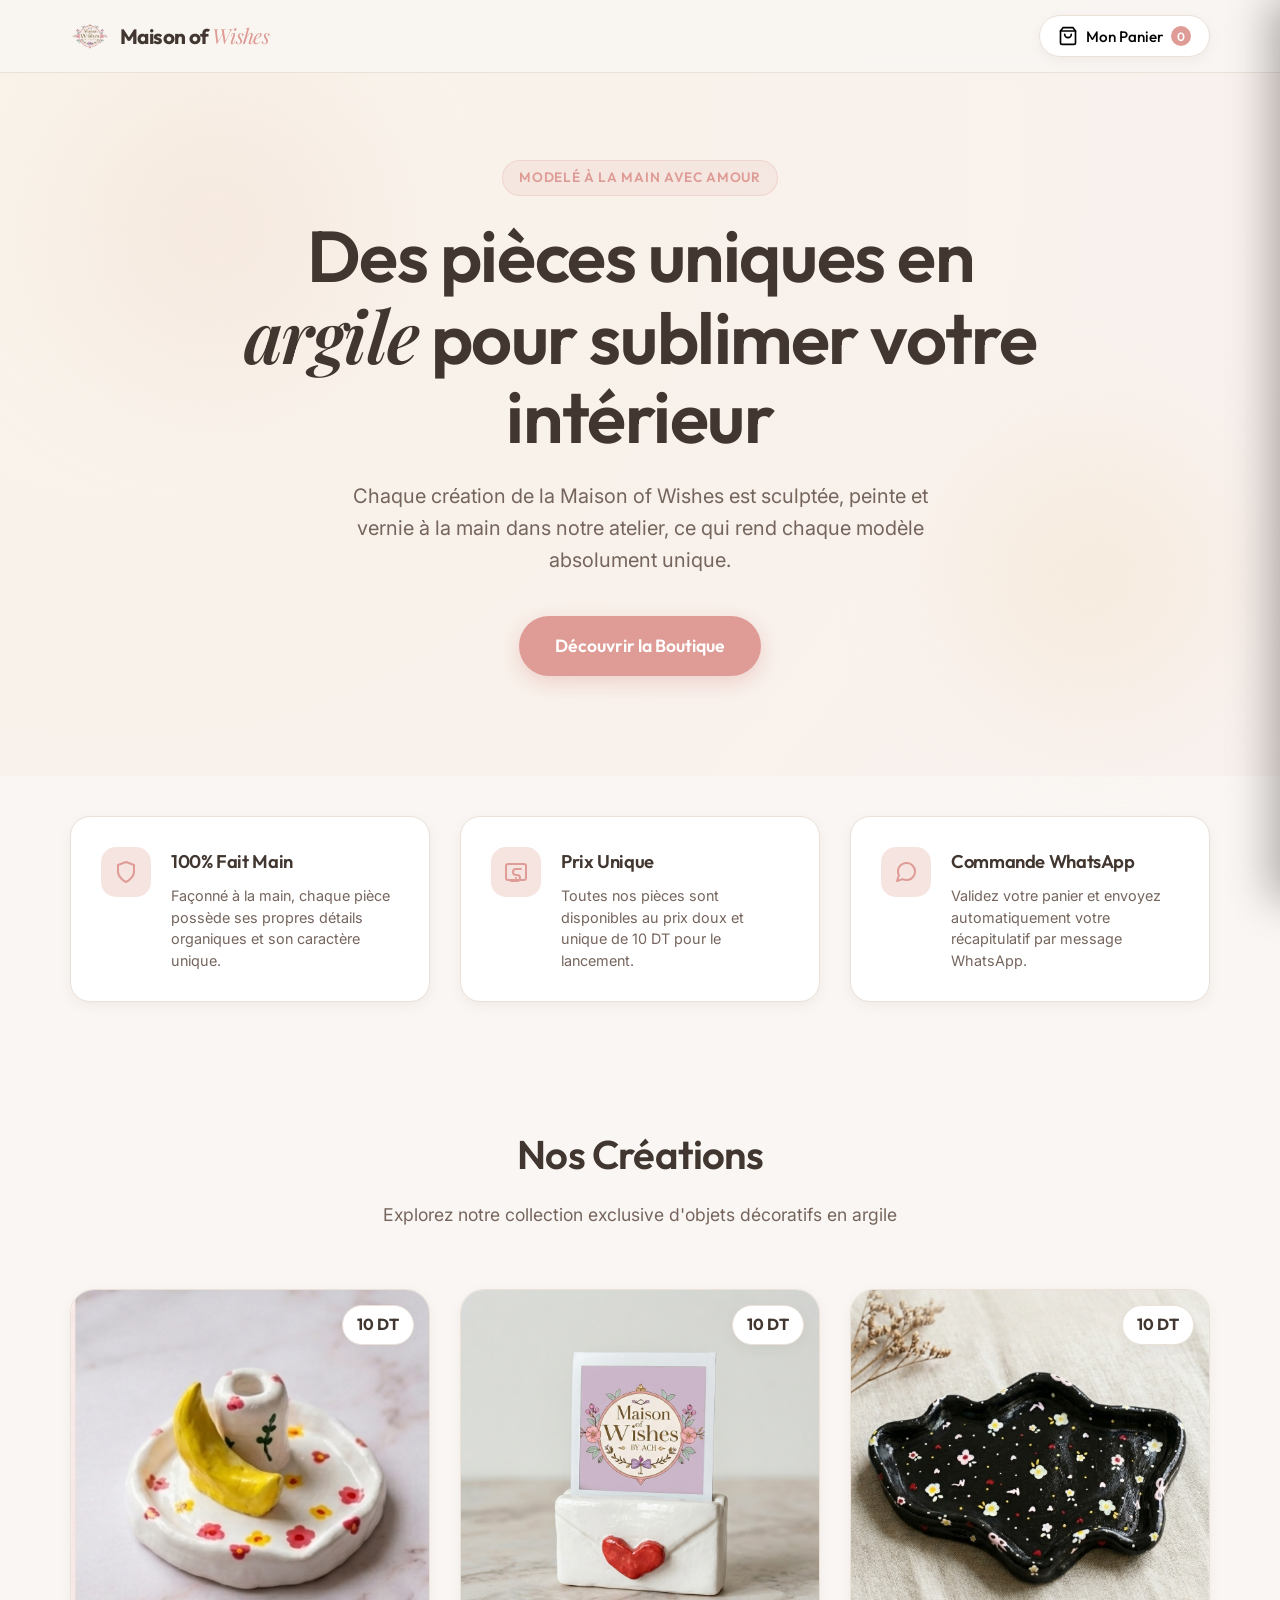
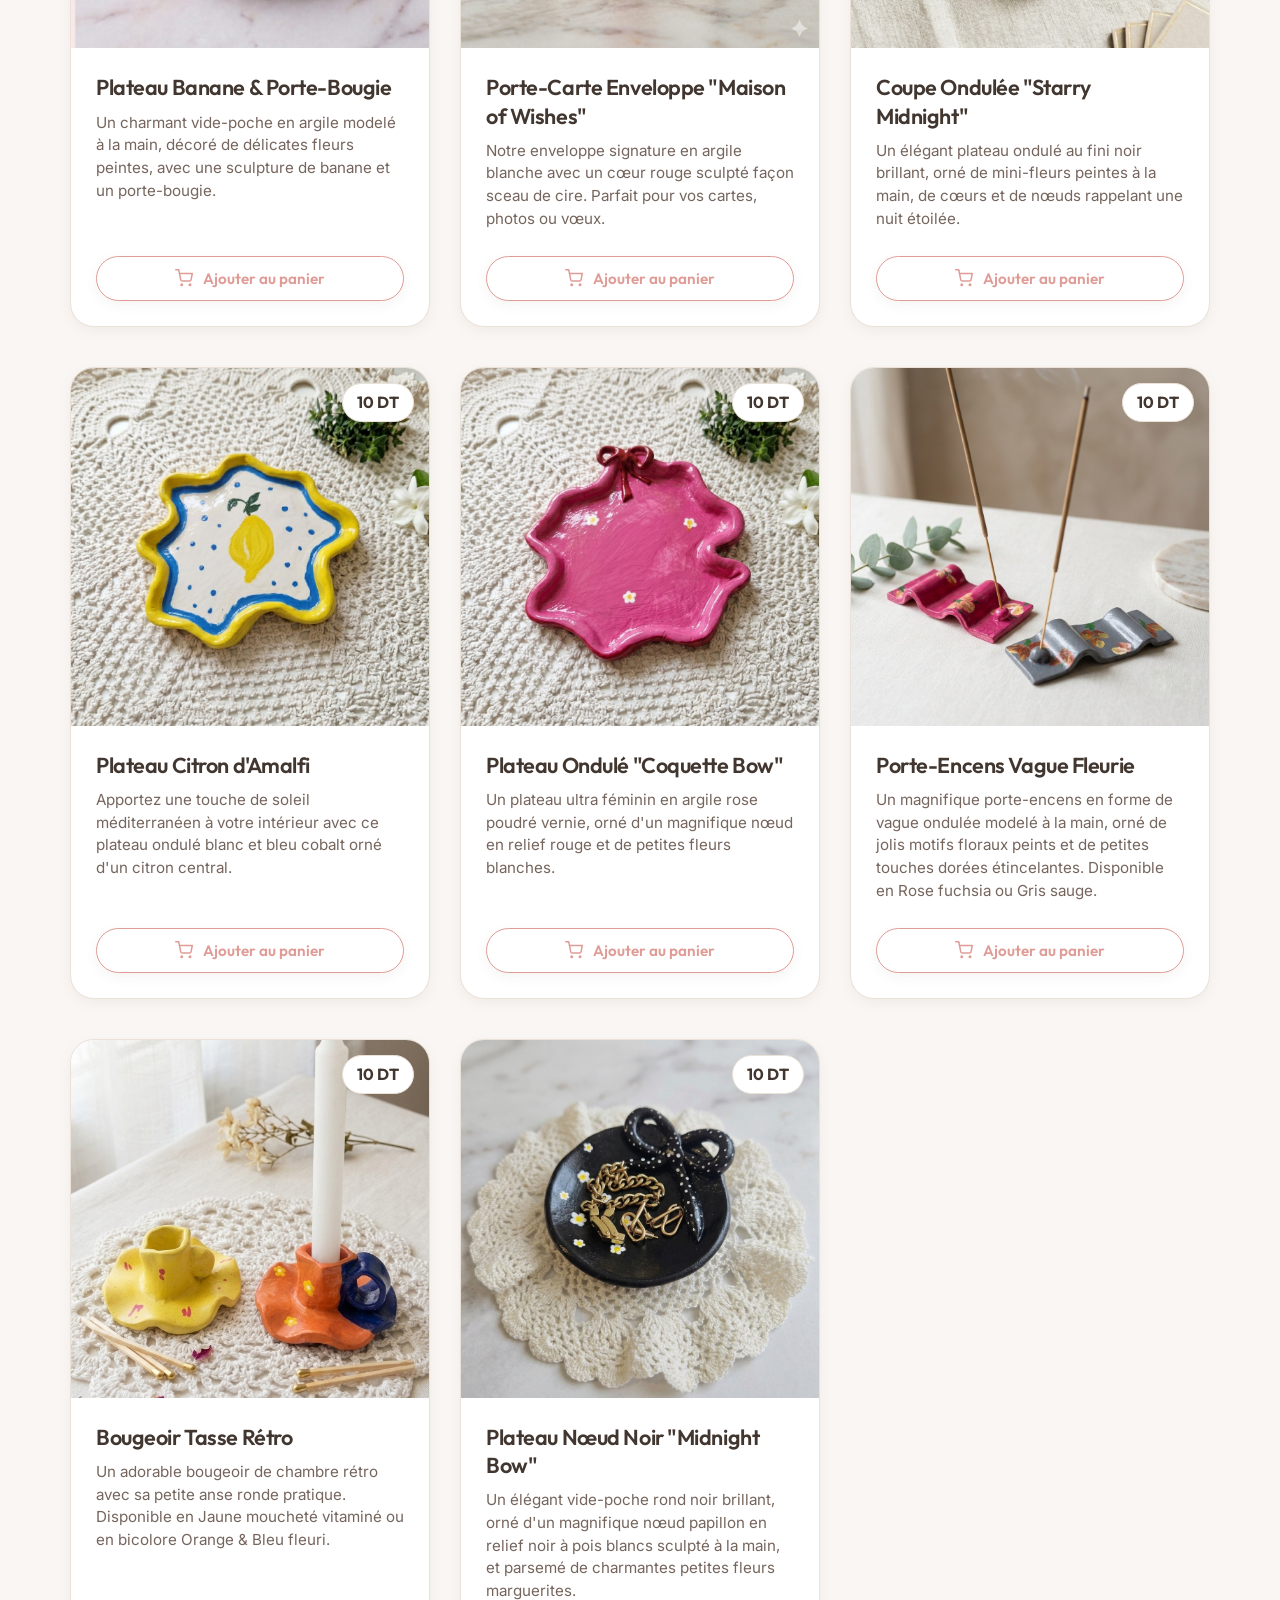
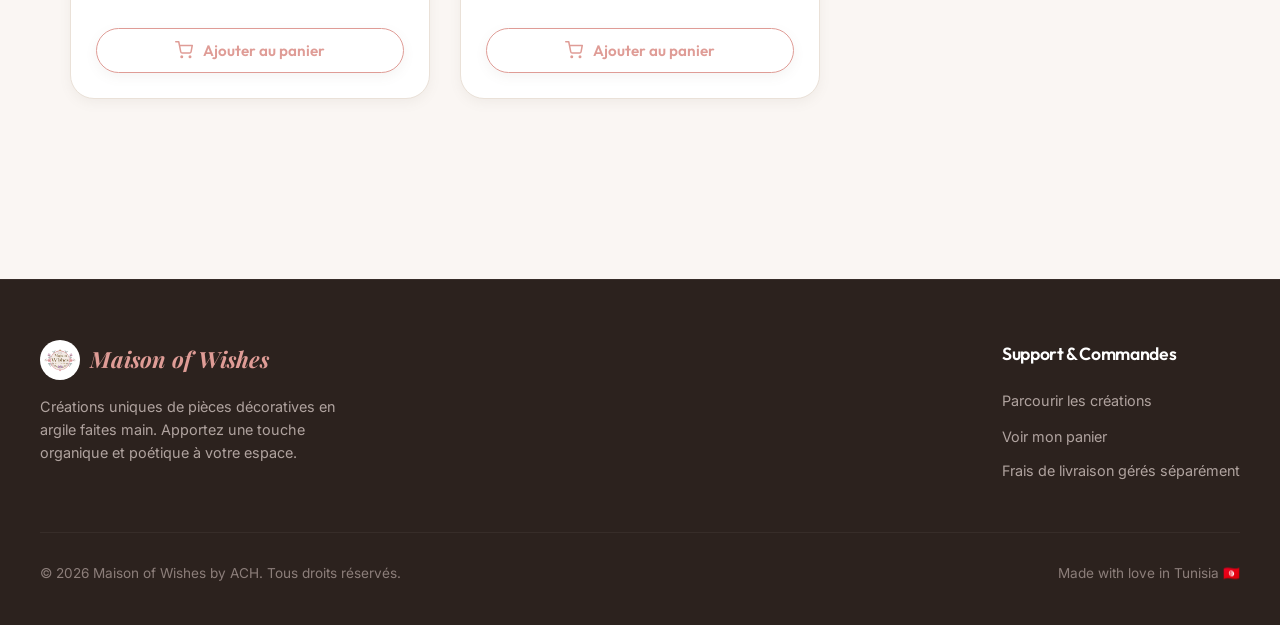
==== commit b2f0df5e: "Add Plateau Nœud Noir Midnight Bow at 10 DT with image and details, and bump cache busters to v=3.0" ====
--- a/index.html
+++ b/index.html
@@ -13,7 +13,7 @@
   <meta property="og:image" content="assets/wishes-envelope.jpg">
   
   <!-- CSS Stylesheet -->
-  <link rel="stylesheet" href="style.css?v=2.4">
+  <link rel="stylesheet" href="style.css?v=3.0">
   
   <!-- Tab Icon (Use the envelope image as fallback or simple emoji) -->
   <link rel="icon" href="data:image/svg+xml,<svg xmlns=%22http://www.w3.org/2000/svg%22 viewBox=%220 0 100 100%22><text y=%22.9em%22 font-size=%2290%22>✨</text></svg>">
@@ -275,7 +275,7 @@
           <div>
             <h4>Expéditeur :</h4>
             <p><strong>Boutique :</strong> Maison of Wishes by ACH</p>
-            <p><strong>Contact :</strong> WhatsApp uniquement</p>
+            <p><strong>Contact :</strong> Site Web / Instagram</p>
             <p><strong>Pays :</strong> Tunisie 🇹🇳</p>
           </div>
         </div>
@@ -314,7 +314,7 @@
         
         <!-- Invoice Footer Note -->
         <div class="invoice-footer-note">
-          <p>Merci pour votre commande ! Les détails de livraison seront confirmés par message WhatsApp.</p>
+          <p>Merci pour votre commande ! Les détails de livraison seront confirmés par Téléphone.</p>
         </div>
       </div>
       
@@ -360,6 +360,6 @@
   </footer>
 
   <!-- Script File -->
-  <script src="app.js?v=2.4"></script>
+  <script src="app.js?v=3.0"></script>
 </body>
 </html>
--- a/style.css
+++ b/style.css
@@ -1396,10 +1396,12 @@
   max-width: 650px;
   background: white;
   border-radius: 18px;
-  overflow: hidden;
   box-shadow: 0 10px 50px rgba(0,0,0,0.15);
   border: 1px solid rgba(0, 0, 0, 0.08);
   margin: auto;
+  height: auto !important;
+  max-height: none !important;
+  overflow: visible !important;
 }
 
 /* Print styles for Invoice */
@@ -1436,3 +1438,106 @@
     padding: 0 !important;
   }
 }
+
+/* Mobile Screen Layout Adjustments (General, Navigation, Invoice, Cards) */
+@media (max-width: 768px) {
+  .invoice-sheet {
+    padding: 20px 15px !important;
+  }
+  
+  .invoice-header {
+    flex-direction: column !important;
+    align-items: center !important;
+    text-align: center !important;
+    gap: 15px !important;
+  }
+  
+  .invoice-meta h2, .invoice-meta p {
+    text-align: center !important;
+  }
+  
+  .invoice-logo-area {
+    flex-direction: column !important;
+    text-align: center !important;
+    gap: 8px !important;
+  }
+  
+  .invoice-details-grid {
+    grid-template-columns: 1fr !important;
+    gap: 20px !important;
+    margin-bottom: 25px !important;
+  }
+  
+  .invoice-details-grid h4 {
+    margin-bottom: 8px !important;
+  }
+  
+  .invoice-table th, .invoice-table td {
+    padding: 8px 10px !important;
+    font-size: 0.82rem !important;
+  }
+  
+  .invoice-summary {
+    max-width: 100% !important;
+    margin-bottom: 25px !important;
+  }
+  
+  .invoice-actions {
+    padding: 15px !important;
+    justify-content: center !important;
+  }
+  
+  .invoice-action-btn {
+    width: 100% !important;
+    font-size: 0.9rem !important;
+    padding: 10px 16px !important;
+  }
+}
+
+@media (max-width: 480px) {
+  .logo-text {
+    font-size: 1.1rem !important;
+  }
+  
+  .logo-img {
+    width: 32px !important;
+    height: 32px !important;
+  }
+  
+  .logo {
+    gap: 6px !important;
+  }
+  
+  .cart-icon-btn span:not(.cart-count) {
+    display: none !important;
+  }
+  
+  .cart-icon-btn {
+    padding: 10px 12px !important;
+  }
+  
+  .products-grid {
+    grid-template-columns: 1fr !important;
+    gap: 25px !important;
+  }
+  
+  .hero {
+    padding: 110px 15px 50px !important;
+  }
+  
+  .hero h1 {
+    font-size: 2.1rem !important;
+    margin-bottom: 16px !important;
+  }
+  
+  .hero p {
+    font-size: 0.95rem !important;
+    margin-bottom: 25px !important;
+  }
+  
+  .hero-cta {
+    padding: 14px 28px !important;
+    font-size: 1rem !important;
+  }
+}
+
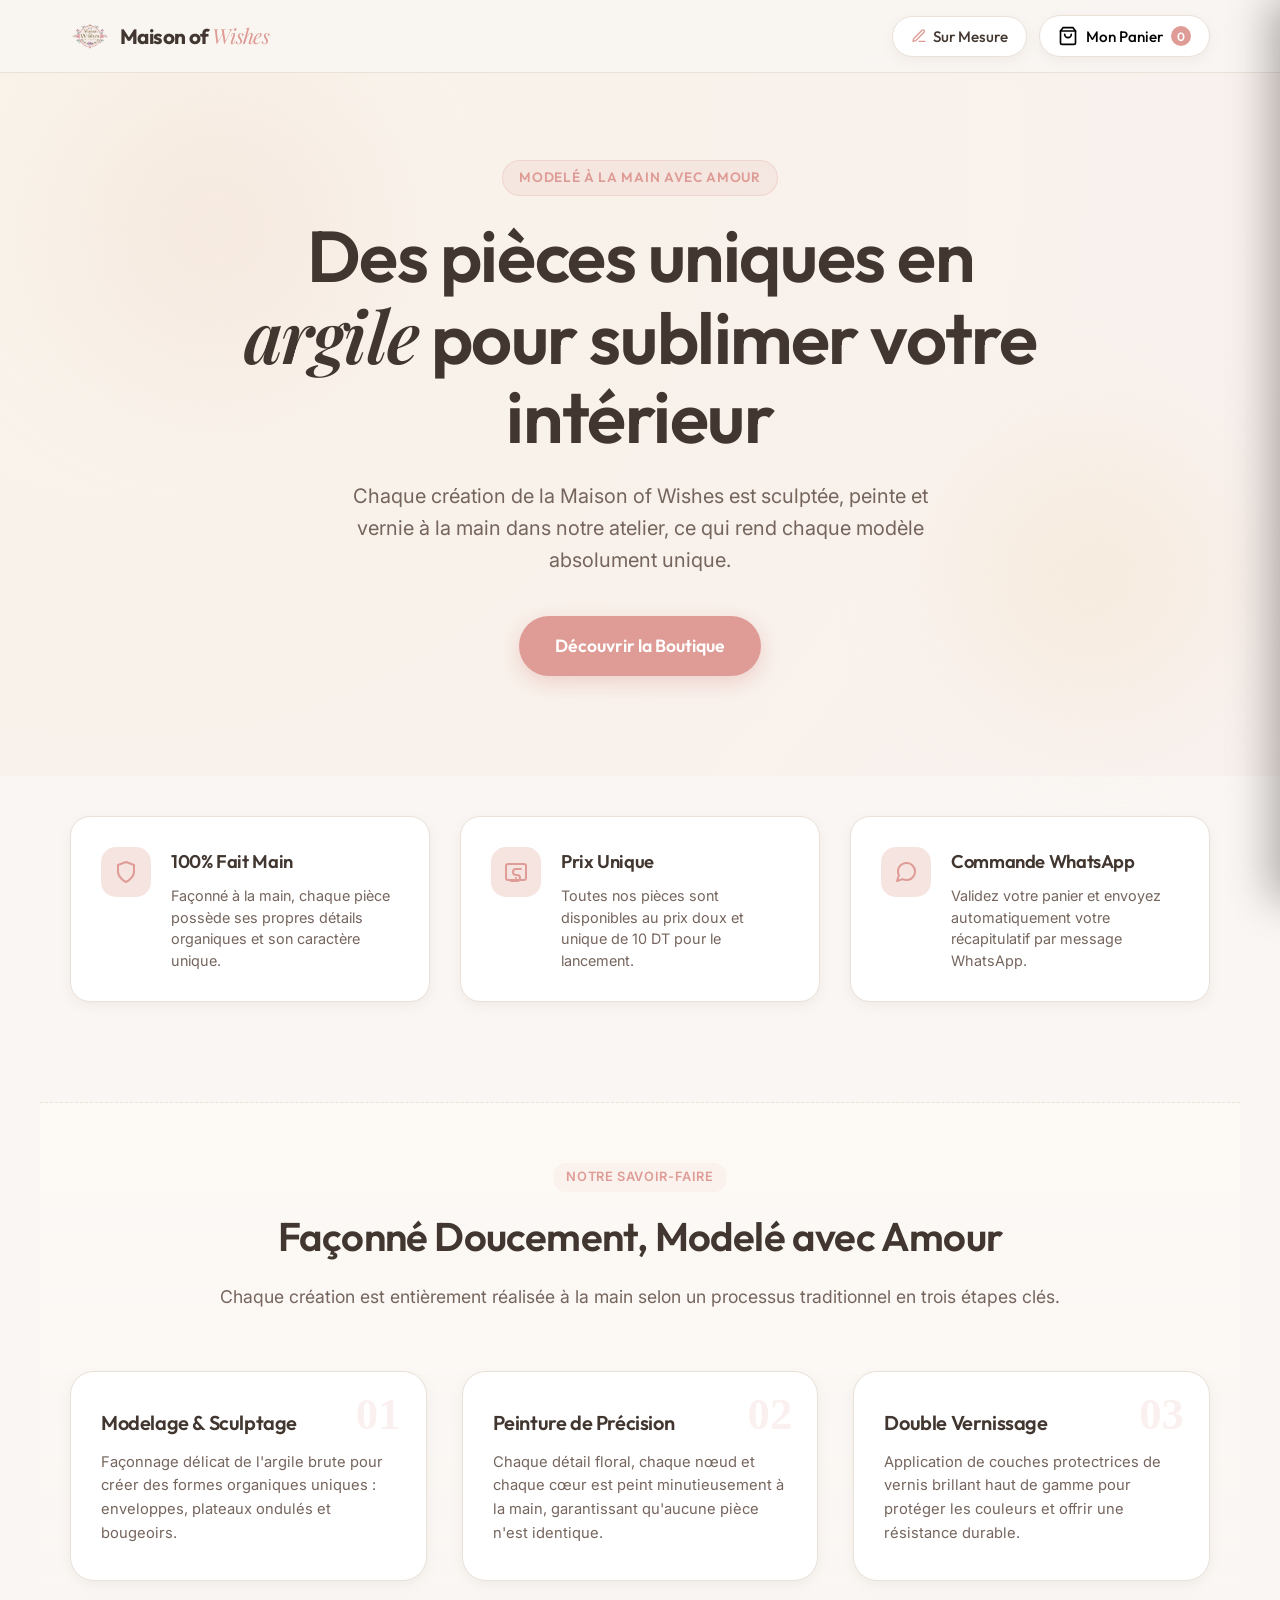
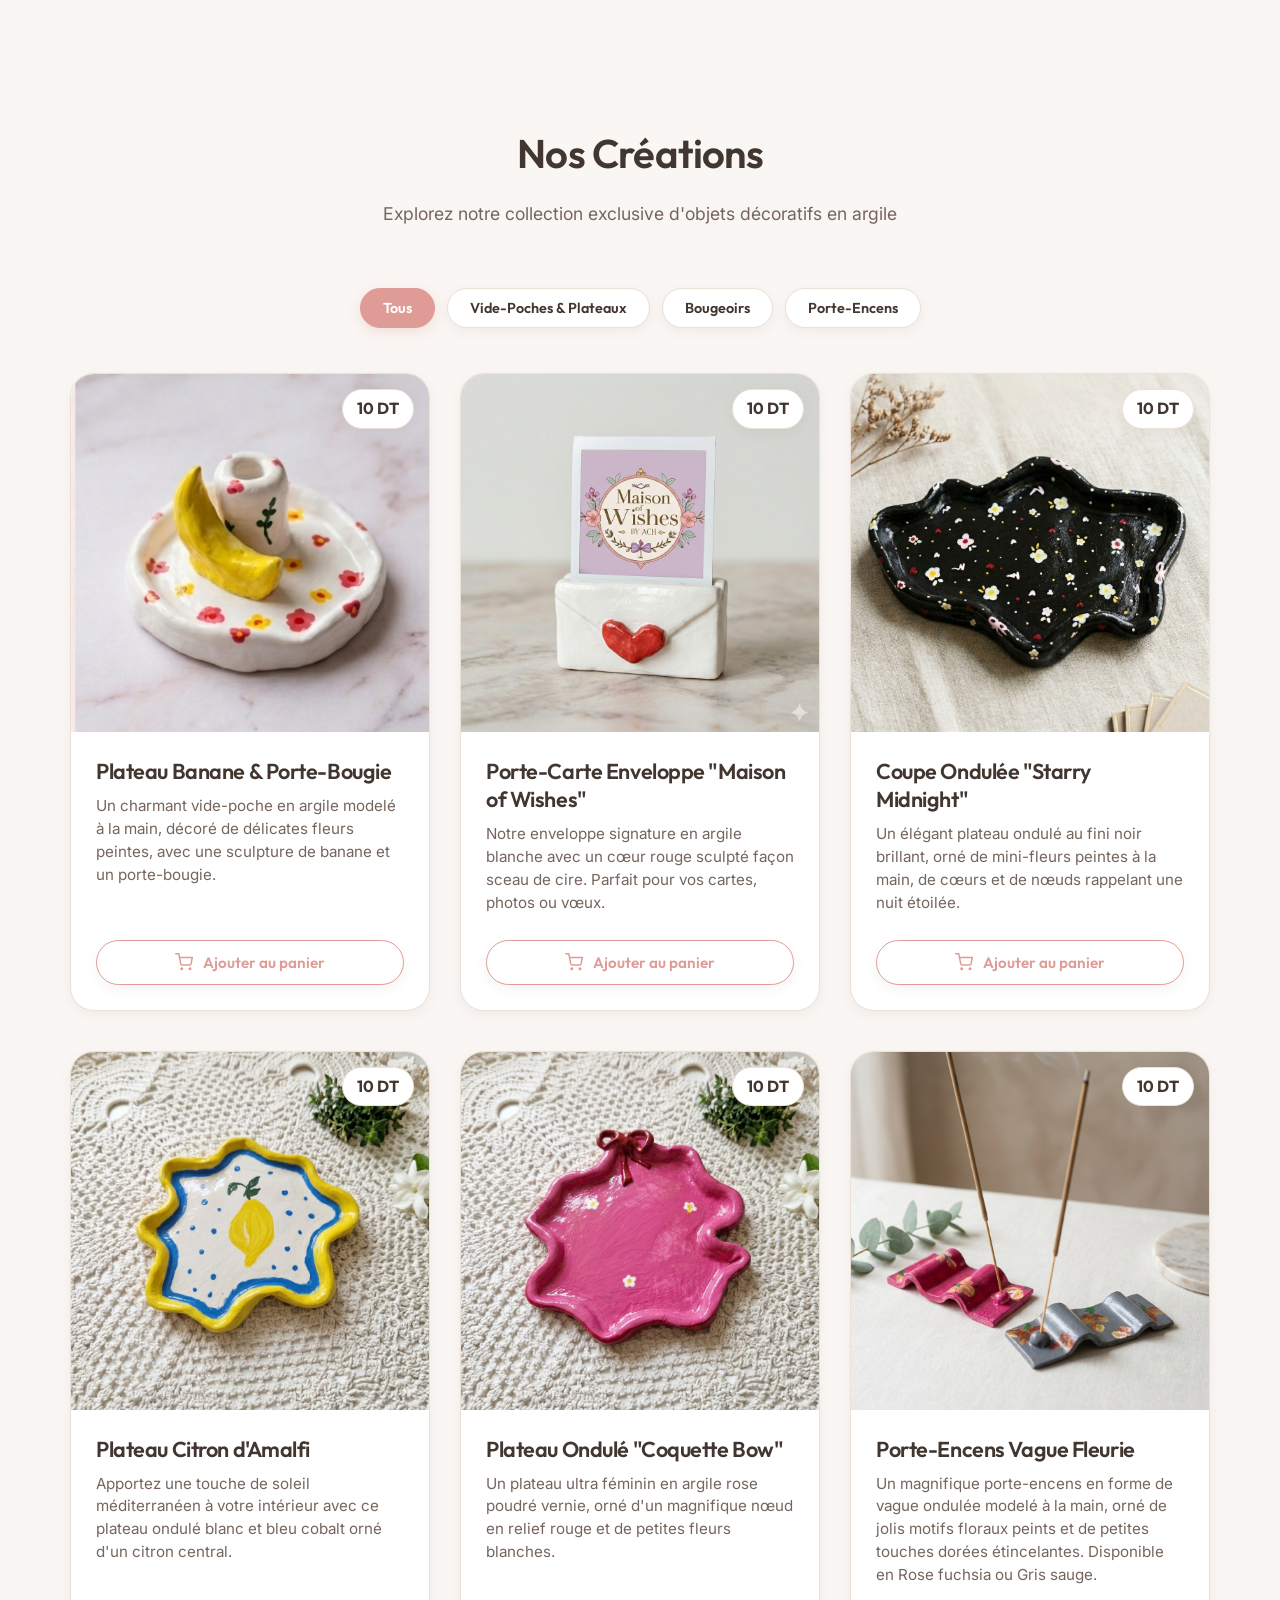
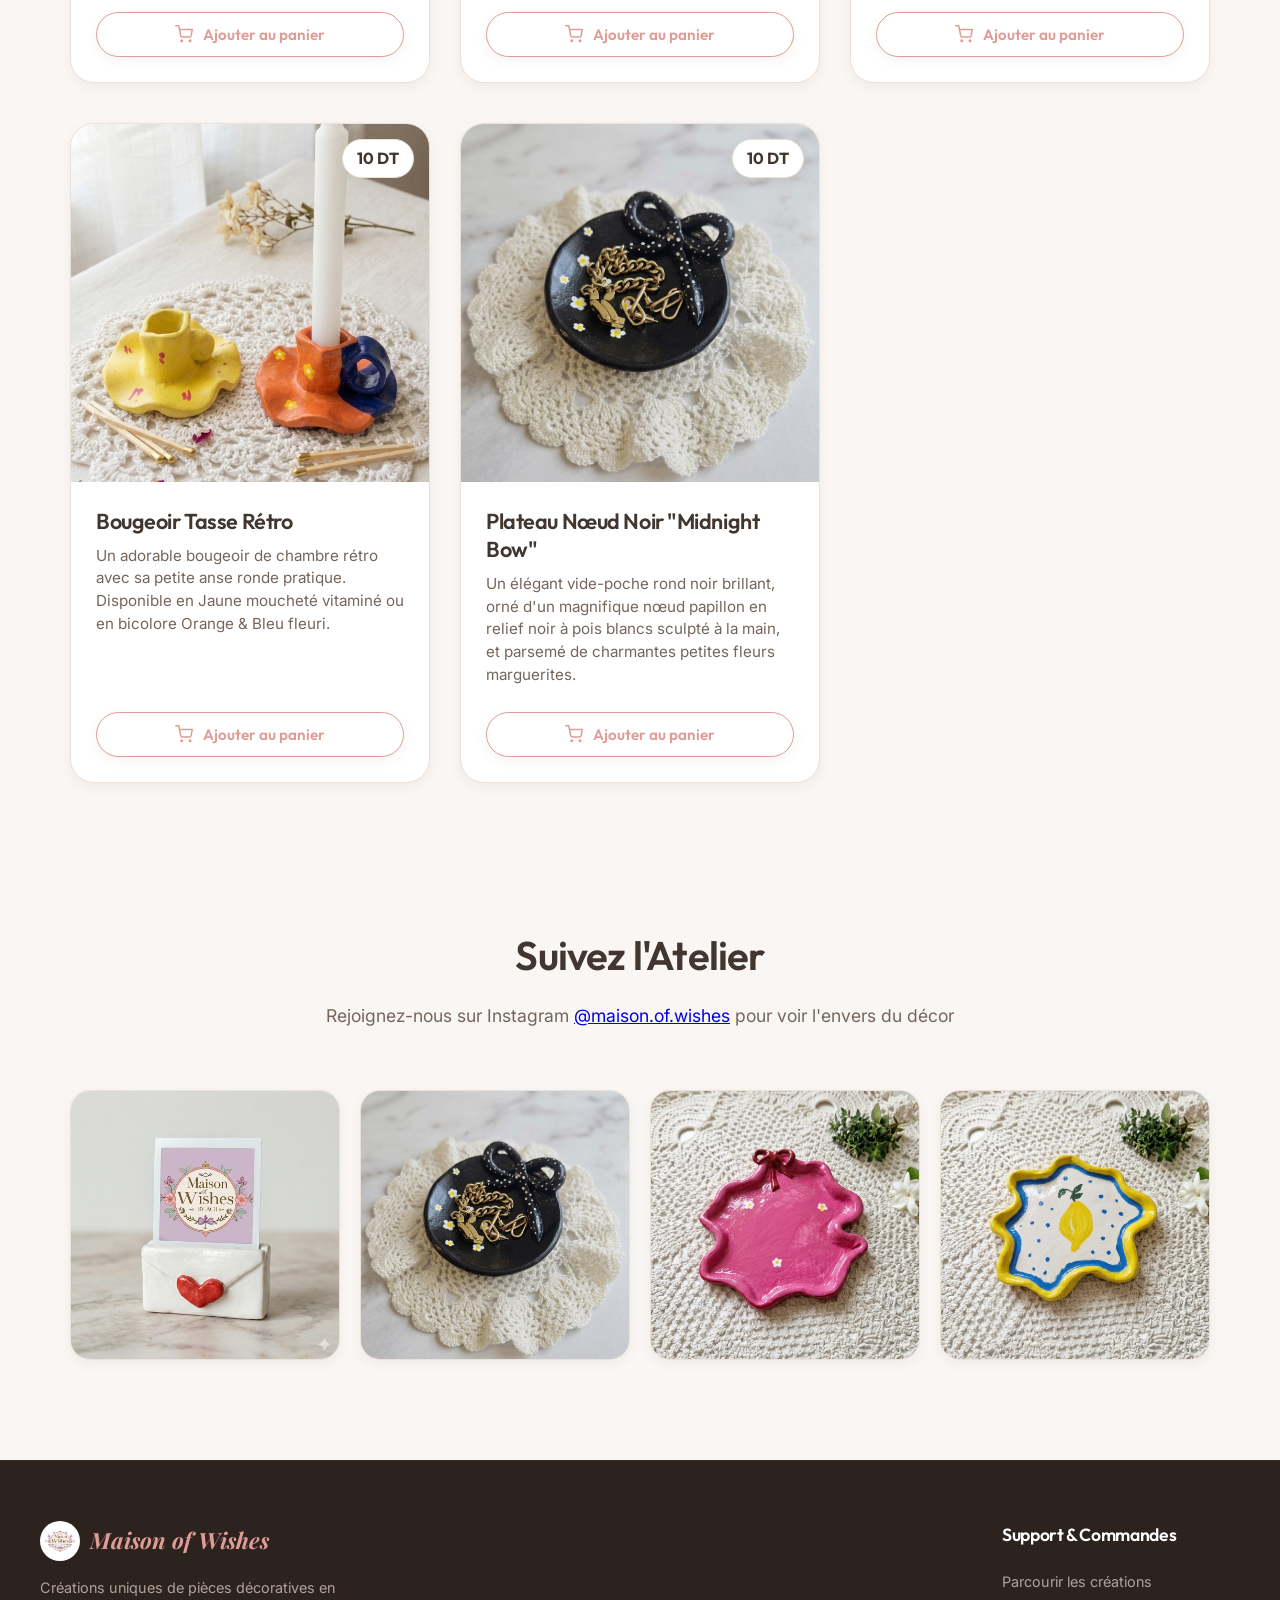
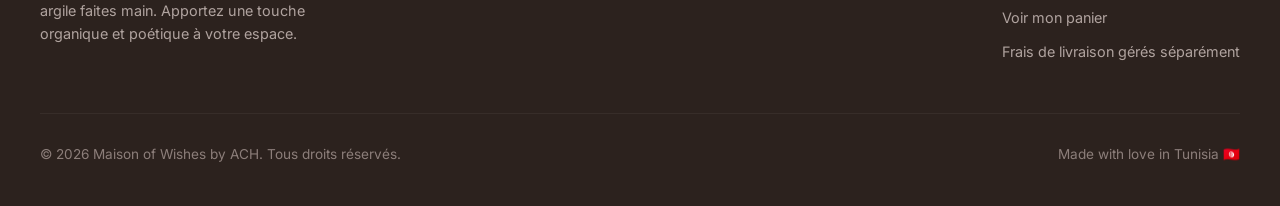
==== commit 05677b6d: "Implement boutique upgrades: category filters, craftsmanship story, custom order modal, Instagram mo" ====
--- a/index.html
+++ b/index.html
@@ -13,7 +13,7 @@
   <meta property="og:image" content="assets/wishes-envelope.jpg">
   
   <!-- CSS Stylesheet -->
-  <link rel="stylesheet" href="style.css?v=3.0">
+  <link rel="stylesheet" href="style.css?v=3.1">
   
   <!-- Tab Icon (Use the envelope image as fallback or simple emoji) -->
   <link rel="icon" href="data:image/svg+xml,<svg xmlns=%22http://www.w3.org/2000/svg%22 viewBox=%220 0 100 100%22><text y=%22.9em%22 font-size=%2290%22>✨</text></svg>">
@@ -33,11 +33,18 @@
         <div class="logo-text">Maison of <span>Wishes</span></div>
       </a>
       
-      <button class="cart-icon-btn" id="open-cart-btn" aria-label="Ouvrir le panier">
-        <svg xmlns="http://www.w3.org/2000/svg" width="20" height="20" viewBox="0 0 24 24" fill="none" stroke="currentColor" stroke-width="2" stroke-linecap="round" stroke-linejoin="round"><path d="M6 2L3 6v14a2 2 0 0 0 2 2h14a2 2 0 0 0 2-2V6l-3-4z"></path><line x1="3" y1="6" x2="21" y2="6"></line><path d="M16 10a4 4 0 0 1-8 0"></path></svg>
-        <span>Mon Panier</span>
-        <span class="cart-count" id="cart-count-badge">0</span>
-      </button>
+      <div class="nav-actions">
+        <button class="custom-order-trigger-btn" id="custom-order-trigger-btn" aria-label="Lancer le créateur sur mesure">
+          <svg xmlns="http://www.w3.org/2000/svg" width="16" height="16" viewBox="0 0 24 24" fill="none" stroke="currentColor" stroke-width="2" stroke-linecap="round" stroke-linejoin="round" style="margin-right: 6px;"><path d="M12 20h9"></path><path d="M16.5 3.5a2.121 2.121 0 0 1 3 3L7 19l-4 1 1-4L16.5 3.5z"></path></svg>
+          <span>Sur Mesure</span>
+        </button>
+        
+        <button class="cart-icon-btn" id="open-cart-btn" aria-label="Ouvrir le panier">
+          <svg xmlns="http://www.w3.org/2000/svg" width="20" height="20" viewBox="0 0 24 24" fill="none" stroke="currentColor" stroke-width="2" stroke-linecap="round" stroke-linejoin="round"><path d="M6 2L3 6v14a2 2 0 0 0 2 2h14a2 2 0 0 0 2-2V6l-3-4z"></path><line x1="3" y1="6" x2="21" y2="6"></line><path d="M16 10a4 4 0 0 1-8 0"></path></svg>
+          <span>Mon Panier</span>
+          <span class="cart-count" id="cart-count-badge">0</span>
+        </button>
+      </div>
     </div>
   </header>
 
@@ -82,6 +89,32 @@
     </div>
   </section>
 
+  <!-- Craftsmanship / Savoir-Faire Section -->
+  <section class="craft-story-section" id="story">
+    <div class="section-header">
+      <span class="story-tag">Notre Savoir-Faire</span>
+      <h2>Façonné Doucement, Modelé avec Amour</h2>
+      <p>Chaque création est entièrement réalisée à la main selon un processus traditionnel en trois étapes clés.</p>
+    </div>
+    <div class="story-grid">
+      <div class="story-step-card">
+        <div class="step-num">01</div>
+        <h3>Modelage & Sculptage</h3>
+        <p>Façonnage délicat de l'argile brute pour créer des formes organiques uniques : enveloppes, plateaux ondulés et bougeoirs.</p>
+      </div>
+      <div class="story-step-card">
+        <div class="step-num">02</div>
+        <h3>Peinture de Précision</h3>
+        <p>Chaque détail floral, chaque nœud et chaque cœur est peint minutieusement à la main, garantissant qu'aucune pièce n'est identique.</p>
+      </div>
+      <div class="story-step-card">
+        <div class="step-num">03</div>
+        <h3>Double Vernissage</h3>
+        <p>Application de couches protectrices de vernis brillant haut de gamme pour protéger les couleurs et offrir une résistance durable.</p>
+      </div>
+    </div>
+  </section>
+
   <!-- Shop Section -->
   <section class="shop-section" id="shop">
     <div class="section-header">
@@ -89,8 +122,49 @@
       <p>Explorez notre collection exclusive d'objets décoratifs en argile</p>
     </div>
     
+    <div class="category-filters-container">
+      <button class="filter-btn active" data-filter="all">Tous</button>
+      <button class="filter-btn" data-filter="trays">Vide-Poches & Plateaux</button>
+      <button class="filter-btn" data-filter="candleholders">Bougeoirs</button>
+      <button class="filter-btn" data-filter="incense">Porte-Encens</button>
+    </div>
+    
     <!-- Dynamically Populated by app.js -->
     <div class="products-grid" id="products-grid-container"></div>
+  </section>
+
+  <!-- Instagram Showcase Section -->
+  <section class="instagram-section">
+    <div class="section-header">
+      <h2>Suivez l'Atelier</h2>
+      <p>Rejoignez-nous sur Instagram <a href="https://www.instagram.com/maison.of.wishes/" target="_blank">@maison.of.wishes</a> pour voir l'envers du décor</p>
+    </div>
+    <div class="instagram-grid">
+      <div class="instagram-post-card">
+        <img src="assets/wishes-envelope.jpg" alt="Instagram Post 1" class="instagram-img">
+        <div class="instagram-overlay">
+          <svg xmlns="http://www.w3.org/2000/svg" width="20" height="20" fill="currentColor" viewBox="0 0 16 16"><path d="m8 2.748-.717-.737C5.6.281 2.514.878 1.4 3.053c-.523 1.023-.641 2.5.314 4.385.92 1.815 2.834 3.989 6.286 6.357 3.452-2.368 5.365-4.542 6.286-6.357.955-1.886.838-3.362.314-4.385C13.486.878 10.4.28 8.717 2.01z"/></svg>
+        </div>
+      </div>
+      <div class="instagram-post-card">
+        <img src="assets/midnight-bow-tray.jpg" alt="Instagram Post 2" class="instagram-img">
+        <div class="instagram-overlay">
+          <svg xmlns="http://www.w3.org/2000/svg" width="20" height="20" fill="currentColor" viewBox="0 0 16 16"><path d="m8 2.748-.717-.737C5.6.281 2.514.878 1.4 3.053c-.523 1.023-.641 2.5.314 4.385.92 1.815 2.834 3.989 6.286 6.357 3.452-2.368 5.365-4.542 6.286-6.357.955-1.886.838-3.362.314-4.385C13.486.878 10.4.28 8.717 2.01z"/></svg>
+        </div>
+      </div>
+      <div class="instagram-post-card">
+        <img src="assets/pink-bow-tray.jpg" alt="Instagram Post 3" class="instagram-img">
+        <div class="instagram-overlay">
+          <svg xmlns="http://www.w3.org/2000/svg" width="20" height="20" fill="currentColor" viewBox="0 0 16 16"><path d="m8 2.748-.717-.737C5.6.281 2.514.878 1.4 3.053c-.523 1.023-.641 2.5.314 4.385.92 1.815 2.834 3.989 6.286 6.357 3.452-2.368 5.365-4.542 6.286-6.357.955-1.886.838-3.362.314-4.385C13.486.878 10.4.28 8.717 2.01z"/></svg>
+        </div>
+      </div>
+      <div class="instagram-post-card">
+        <img src="assets/lemon-wavy-tray.jpg" alt="Instagram Post 4" class="instagram-img">
+        <div class="instagram-overlay">
+          <svg xmlns="http://www.w3.org/2000/svg" width="20" height="20" fill="currentColor" viewBox="0 0 16 16"><path d="m8 2.748-.717-.737C5.6.281 2.514.878 1.4 3.053c-.523 1.023-.641 2.5.314 4.385.92 1.815 2.834 3.989 6.286 6.357 3.452-2.368 5.365-4.542 6.286-6.357.955-1.886.838-3.362.314-4.385C13.486.878 10.4.28 8.717 2.01z"/></svg>
+        </div>
+      </div>
+    </div>
   </section>
 
   <!-- Cart Drawer (Panier Side Panel) -->
@@ -280,6 +354,22 @@
           </div>
         </div>
         
+        <!-- Order Tracking Timeline (Visual indicators) -->
+        <div class="order-timeline-container no-print">
+          <div class="timeline-step active">
+            <div class="timeline-bullet">✓</div>
+            <div class="timeline-label">Commande Reçue</div>
+          </div>
+          <div class="timeline-step active">
+            <div class="timeline-bullet">✓</div>
+            <div class="timeline-label">En Préparation</div>
+          </div>
+          <div class="timeline-step">
+            <div class="timeline-bullet">3</div>
+            <div class="timeline-label">Expédié</div>
+          </div>
+        </div>
+        
         <!-- Items Table -->
         <table class="invoice-table">
           <thead>
@@ -332,6 +422,119 @@
   </div>
   <div class="modal-overlay" id="invoice-modal-overlay"></div>
 
+  <!-- Custom Order Modal (Personalized clay request) -->
+  <div class="modal" id="custom-order-modal">
+    <div class="modal-content" style="padding: 0;">
+      <button class="close-modal-btn" id="close-custom-order-btn" aria-label="Fermer le modal">&times;</button>
+      <div class="modal-info" style="flex: 1; padding: 40px 30px;">
+        <h2 style="font-size: 1.6rem; color: var(--text-dark); margin-bottom: 10px;">Commande Sur Mesure 🎨</h2>
+        <p style="font-size: 0.9rem; color: var(--text-muted); margin-bottom: 25px;">Personnalisez votre propre création en argile ! Choisissez le type d'objet, le coloris de base, les décors peints/modelés et ajoutez vos initiales.</p>
+        
+        <form class="checkout-form" id="custom-order-form" onsubmit="return false;">
+          <div class="form-group">
+            <label for="custom-type">Type de Création *</label>
+            <select id="custom-type" required>
+              <option value="" disabled selected>Choisir un objet</option>
+              <option value="Plateau Vide-Poche">Plateau Vide-Poche (10 DT)</option>
+              <option value="Porte-Carte Enveloppe">Porte-Carte Enveloppe (10 DT)</option>
+              <option value="Bougeoir Rétro">Bougeoir Rétro (10 DT)</option>
+              <option value="Porte-Encens Vague">Porte-Encens Vague (10 DT)</option>
+            </select>
+          </div>
+          
+          <div class="form-group">
+            <label for="custom-color">Couleur de l'Argile (Fond) *</label>
+            <select id="custom-color" required>
+              <option value="" disabled selected>Choisir un coloris de base</option>
+              <option value="Blanc Pur / Crème">Blanc Pur / Crème</option>
+              <option value="Noir Midnight">Noir Midnight</option>
+              <option value="Rose Poudré Coquette">Rose Poudré Coquette</option>
+              <option value="Jaune Citron d'Amalfi">Jaune Citron d'Amalfi</option>
+              <option value="Gris Sage / Olive">Gris Sage / Olive</option>
+              <option value="Orange Sanguine">Orange Sanguine</option>
+            </select>
+          </div>
+          
+          <div class="form-group">
+            <label for="custom-decor">Ornements & Peinture *</label>
+            <select id="custom-decor" required>
+              <option value="" disabled selected>Choisir les motifs en relief/peints</option>
+              <option value="Nœud Papillon en Relief (Rouge)">Nœud Papillon en Relief (Rouge)</option>
+              <option value="Nœud Papillon en Relief (Noir à Pois Blancs)">Nœud Papillon en Relief (Noir à Pois Blancs)</option>
+              <option value="Cœur Rouge (Façon sceau de cire)">Cœur Rouge (Façon sceau de cire)</option>
+              <option value="Fleurs Marguerites Peintes">Fleurs Marguerites Peintes</option>
+              <option value="Citron Peint à la main">Citron Peint à la main</option>
+              <option value="Minimaliste (Uni et épuré)">Minimaliste (Uni et épuré)</option>
+            </select>
+          </div>
+
+          <div class="form-group">
+            <label for="custom-text">Initiales ou Mot à inscrire (Optionnel)</label>
+            <input type="text" id="custom-text" placeholder="Ex: A.B or LOVE (Max 8 lettres)" maxlength="8">
+          </div>
+          
+          <hr style="border: 0; border-top: 1px solid var(--clay-border); margin: 25px 0;">
+          <h3 style="font-size: 1.15rem; color: var(--text-dark); margin-bottom: 15px; font-family: var(--font-sans); font-weight: 600;">Vos Coordonnées</h3>
+
+          <div class="form-group">
+            <label for="custom-name">Nom complet *</label>
+            <input type="text" id="custom-name" placeholder="Ex: Ameni Ben Ali" required>
+          </div>
+          
+          <div class="form-group">
+            <label for="custom-phone">Numéro de téléphone *</label>
+            <input type="tel" id="custom-phone" placeholder="Ex: 50 123 456" required>
+          </div>
+
+          <div class="form-group">
+            <label for="custom-city">Gouvernorat *</label>
+            <select id="custom-city" required>
+              <option value="" disabled selected>Choisir un gouvernorat</option>
+              <option value="Tunis">Tunis</option>
+              <option value="Ariana">Ariana</option>
+              <option value="Ben Arous">Ben Arous</option>
+              <option value="Manouba">Manouba</option>
+              <option value="Nabeul">Nabeul</option>
+              <option value="Sousse">Sousse</option>
+              <option value="Monastir">Monastir</option>
+              <option value="Mahdia">Mahdia</option>
+              <option value="Sfax">Sfax</option>
+              <option value="Bizerte">Bizerte</option>
+              <option value="Béja">Béja</option>
+              <option value="Jendouba">Jendouba</option>
+              <option value="Le Kef">Le Kef</option>
+              <option value="Siliana">Siliana</option>
+              <option value="Kairouan">Kairouan</option>
+              <option value="Kasserine">Kasserine</option>
+              <option value="Sidi Bouzid">Sidi Bouzid</option>
+              <option value="Gabès">Gabès</option>
+              <option value="Médenine">Médenine</option>
+              <option value="Tataouine">Tataouine</option>
+              <option value="Gafsa">Gafsa</option>
+              <option value="Tozeur">Tozeur</option>
+              <option value="Kébili">Kébili</option>
+              <option value="Zaghouan">Zaghouan</option>
+            </select>
+          </div>
+          
+          <div class="form-group">
+            <label for="custom-address">Adresse de livraison complète *</label>
+            <input type="text" id="custom-address" placeholder="Ex: 12 Rue des Jasmin, 3ème étage" required>
+          </div>
+          
+          <button type="submit" class="place-order-btn" id="submit-custom-btn" style="width: 100%; margin-top: 20px;">
+            <svg xmlns="http://www.w3.org/2000/svg" width="18" height="18" fill="none" stroke="currentColor" stroke-width="2" stroke-linecap="round" stroke-linejoin="round" viewBox="0 0 24 24" style="margin-right: 5px;"><polyline points="20 6 9 17 4 12"></polyline></svg>
+            <span>Envoyer ma commande personnalisée</span>
+          </button>
+        </form>
+      </div>
+    </div>
+  </div>
+  <div class="modal-overlay" id="custom-order-modal-overlay"></div>
+
+  <!-- Confetti effects for order checkout success -->
+  <script src="https://cdn.jsdelivr.net/npm/canvas-confetti@1.6.0/dist/confetti.browser.min.js"></script>
+
   <!-- Footer -->
   <footer id="main-footer">
     <div class="footer-content">
@@ -360,6 +563,6 @@
   </footer>
 
   <!-- Script File -->
-  <script src="app.js?v=3.0"></script>
+  <script src="app.js?v=3.1"></script>
 </body>
 </html>
--- a/style.css
+++ b/style.css
@@ -1541,3 +1541,295 @@
   }
 }
 
+/* Category Filter Pills */
+.category-filters-container {
+  display: flex;
+  justify-content: center;
+  flex-wrap: wrap;
+  gap: 12px;
+  margin-bottom: 45px;
+  padding: 0 20px;
+}
+
+.filter-btn {
+  background: white;
+  border: 1px solid var(--clay-border);
+  padding: 10px 22px;
+  border-radius: 25px;
+  font-family: var(--font-sans);
+  font-weight: 600;
+  font-size: 0.9rem;
+  color: var(--text-dark);
+  cursor: pointer;
+  box-shadow: var(--clay-shadow-sm);
+  transition: all 0.25s ease;
+}
+
+.filter-btn:hover {
+  border-color: var(--terracotta);
+  color: var(--terracotta);
+}
+
+.filter-btn.active {
+  background: var(--terracotta);
+  color: white;
+  border-color: var(--terracotta);
+  box-shadow: 0 4px 12px rgba(223, 156, 150, 0.25);
+}
+
+/* Savoir-Faire Craft Story */
+.craft-story-section {
+  max-width: 1200px;
+  margin: 60px auto 0;
+  padding: 60px 30px;
+  background: linear-gradient(180deg, rgba(254, 251, 246, 0.6) 0%, rgba(255, 255, 255, 0) 100%);
+  border-top: 1px dashed var(--clay-border);
+}
+
+.story-tag {
+  background: rgba(223, 156, 150, 0.08);
+  color: var(--terracotta);
+  padding: 4px 12px;
+  border-radius: 12px;
+  font-size: 0.8rem;
+  font-weight: 600;
+  text-transform: uppercase;
+  letter-spacing: 0.05em;
+  display: inline-block;
+  margin-bottom: 12px;
+}
+
+.story-grid {
+  display: grid;
+  grid-template-columns: repeat(auto-fit, minmax(280px, 1fr));
+  gap: 35px;
+  margin-top: 40px;
+}
+
+.story-step-card {
+  background: white;
+  border: 1px solid var(--clay-border);
+  border-radius: 24px;
+  padding: 35px 30px;
+  position: relative;
+  box-shadow: var(--clay-shadow-sm);
+  transition: transform 0.3s ease, box-shadow 0.3s ease;
+}
+
+.story-step-card:hover {
+  transform: translateY(-4px);
+  box-shadow: var(--clay-shadow-md);
+}
+
+.step-num {
+  font-family: var(--font-serif);
+  font-size: 2.8rem;
+  font-weight: 700;
+  color: rgba(223, 156, 150, 0.15);
+  position: absolute;
+  top: 20px;
+  right: 25px;
+  line-height: 1;
+}
+
+.story-step-card h3 {
+  font-size: 1.25rem;
+  color: var(--text-dark);
+  margin-bottom: 12px;
+  font-weight: 600;
+}
+
+.story-step-card p {
+  font-size: 0.92rem;
+  color: var(--text-muted);
+  line-height: 1.6;
+}
+
+/* Instagram Showcase Section */
+.instagram-section {
+  max-width: 1200px;
+  margin: 60px auto;
+  padding: 0 30px;
+}
+
+.instagram-grid {
+  display: grid;
+  grid-template-columns: repeat(4, 1fr);
+  gap: 20px;
+  margin-top: 40px;
+}
+
+.instagram-post-card {
+  position: relative;
+  border-radius: 20px;
+  overflow: hidden;
+  aspect-ratio: 1/1;
+  border: 1px solid var(--clay-border);
+  box-shadow: var(--clay-shadow-sm);
+  cursor: pointer;
+}
+
+.instagram-img {
+  width: 100%;
+  height: 100%;
+  object-fit: cover;
+  transition: transform 0.4s ease;
+}
+
+.instagram-overlay {
+  position: absolute;
+  top: 0;
+  left: 0;
+  width: 100%;
+  height: 100%;
+  background: rgba(44, 34, 30, 0.6);
+  display: flex;
+  align-items: center;
+  justify-content: center;
+  opacity: 0;
+  transition: opacity 0.3s ease;
+  color: white;
+}
+
+.instagram-post-card:hover .instagram-img {
+  transform: scale(1.05);
+}
+
+.instagram-post-card:hover .instagram-overlay {
+  opacity: 1;
+}
+
+@media (max-width: 900px) {
+  .instagram-grid {
+    grid-template-columns: repeat(2, 1fr);
+    gap: 15px;
+  }
+}
+
+/* Custom Order Trigger & Modal Styles */
+.custom-order-trigger-btn {
+  background: white;
+  border: 1px solid var(--clay-border);
+  padding: 10px 18px;
+  border-radius: 30px;
+  cursor: pointer;
+  display: flex;
+  align-items: center;
+  color: var(--text-dark);
+  font-family: var(--font-sans);
+  font-weight: 500;
+  font-size: 0.95rem;
+  box-shadow: var(--clay-shadow-sm);
+  transition: all 0.3s cubic-bezier(0.16, 1, 0.3, 1);
+}
+
+.custom-order-trigger-btn:hover {
+  transform: translateY(-2px);
+  border-color: var(--terracotta);
+  color: var(--terracotta);
+  box-shadow: var(--clay-shadow-md);
+}
+
+.custom-order-trigger-btn svg {
+  color: var(--terracotta);
+}
+
+.nav-actions {
+  display: flex;
+  align-items: center;
+  gap: 12px;
+}
+
+@media (max-width: 480px) {
+  .custom-order-trigger-btn span {
+    display: none !important;
+  }
+  .custom-order-trigger-btn {
+    padding: 10px 12px !important;
+  }
+}
+
+/* Order Tracking Timeline */
+.order-timeline-container {
+  display: flex;
+  justify-content: space-between;
+  align-items: center;
+  margin: 15px 0 35px;
+  padding: 18px 24px;
+  background: #f7fafc;
+  border-radius: 14px;
+  border: 1px solid #edf2f7;
+  position: relative;
+}
+
+.order-timeline-container::before {
+  content: '';
+  position: absolute;
+  top: 50%;
+  left: 45px;
+  right: 45px;
+  height: 3px;
+  background: #e2e8f0;
+  transform: translateY(-50%);
+  z-index: 1;
+}
+
+.timeline-step {
+  display: flex;
+  flex-direction: column;
+  align-items: center;
+  gap: 8px;
+  position: relative;
+  z-index: 2;
+  flex: 1;
+}
+
+.timeline-bullet {
+  width: 28px;
+  height: 28px;
+  border-radius: 50%;
+  background: #e2e8f0;
+  color: #a0aec0;
+  font-size: 0.8rem;
+  font-weight: 700;
+  display: flex;
+  align-items: center;
+  justify-content: center;
+  border: 3px solid white;
+  box-shadow: 0 2px 5px rgba(0,0,0,0.05);
+  transition: all 0.3s;
+}
+
+.timeline-label {
+  font-size: 0.72rem;
+  font-weight: 600;
+  color: #a0aec0;
+  text-transform: uppercase;
+  letter-spacing: 0.03em;
+  text-align: center;
+}
+
+.timeline-step.active .timeline-bullet {
+  background: var(--terracotta);
+  color: white;
+}
+
+.timeline-step.active .timeline-label {
+  color: var(--text-dark);
+}
+
+@media (max-width: 480px) {
+  .order-timeline-container {
+    padding: 12px;
+    margin: 10px 0 25px;
+  }
+  .order-timeline-container::before {
+    left: 30px;
+    right: 30px;
+  }
+  .timeline-label {
+    font-size: 0.65rem;
+  }
+}
+
+
